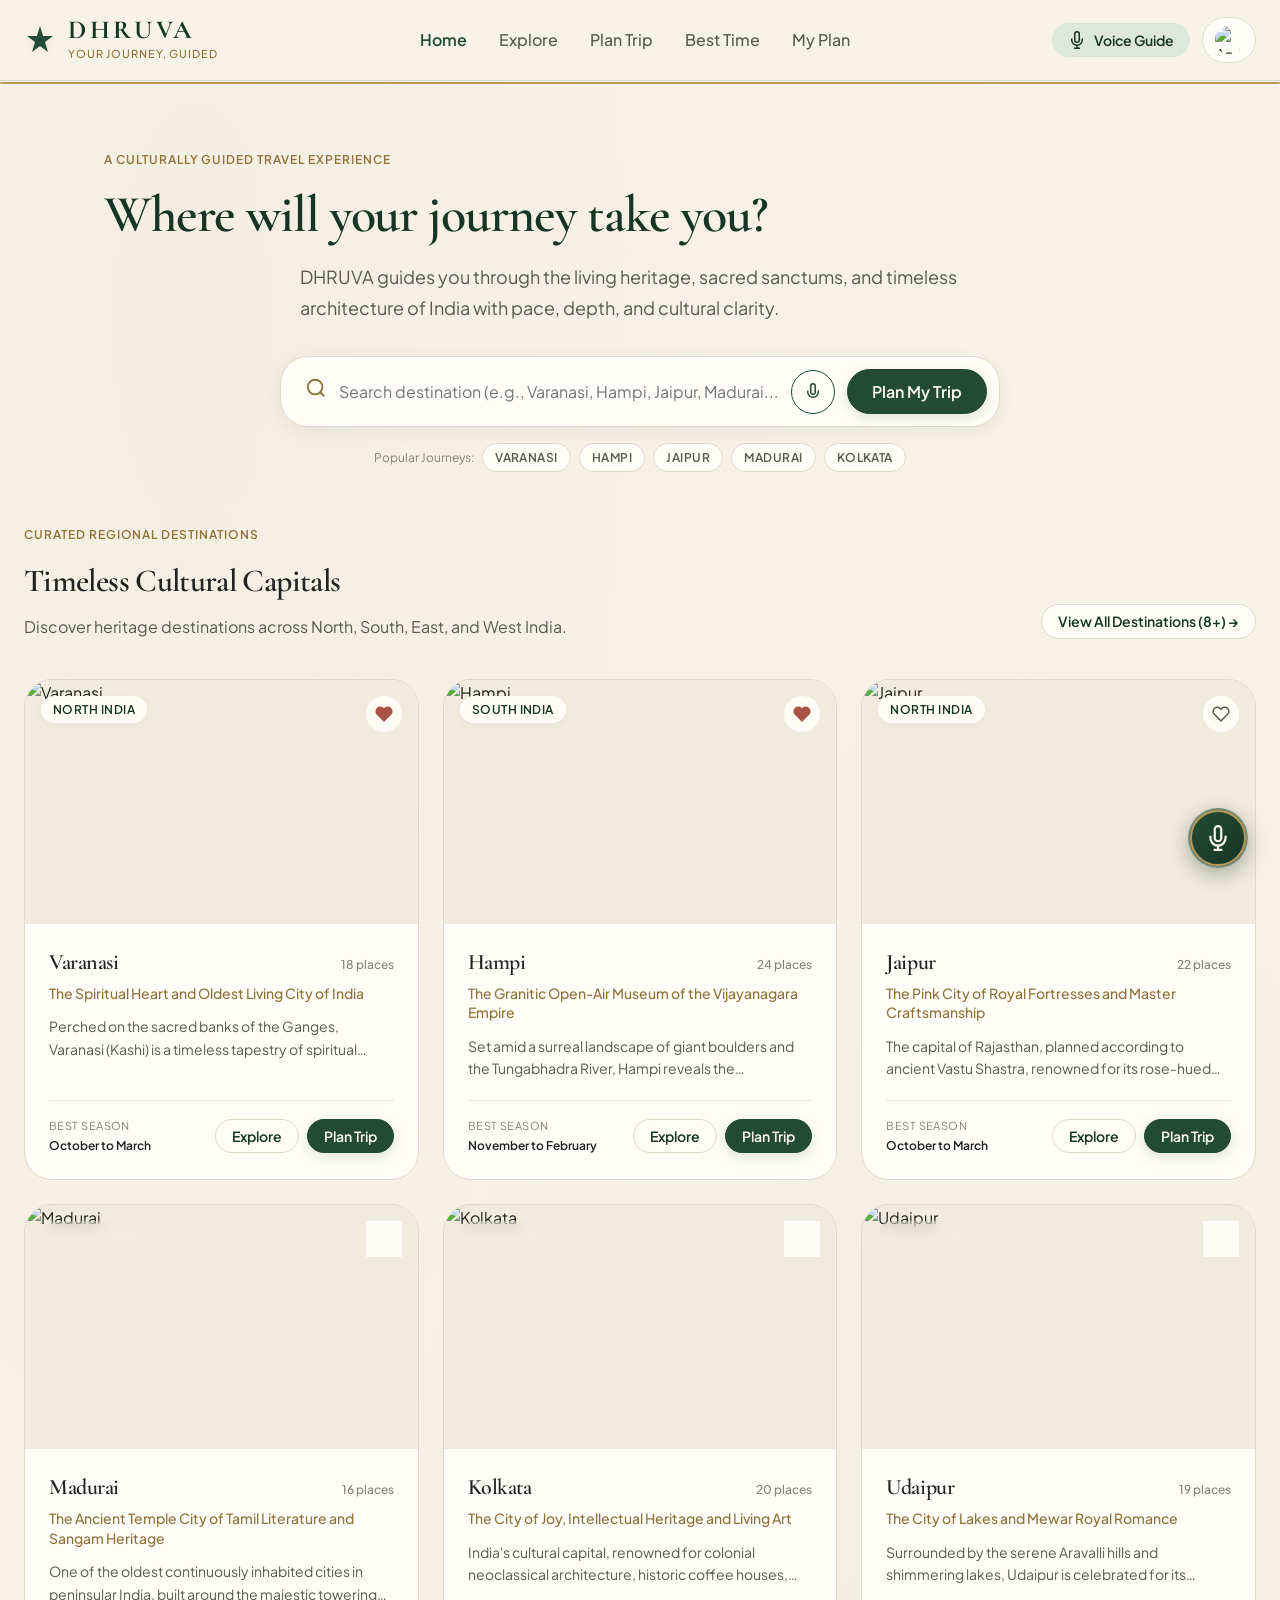
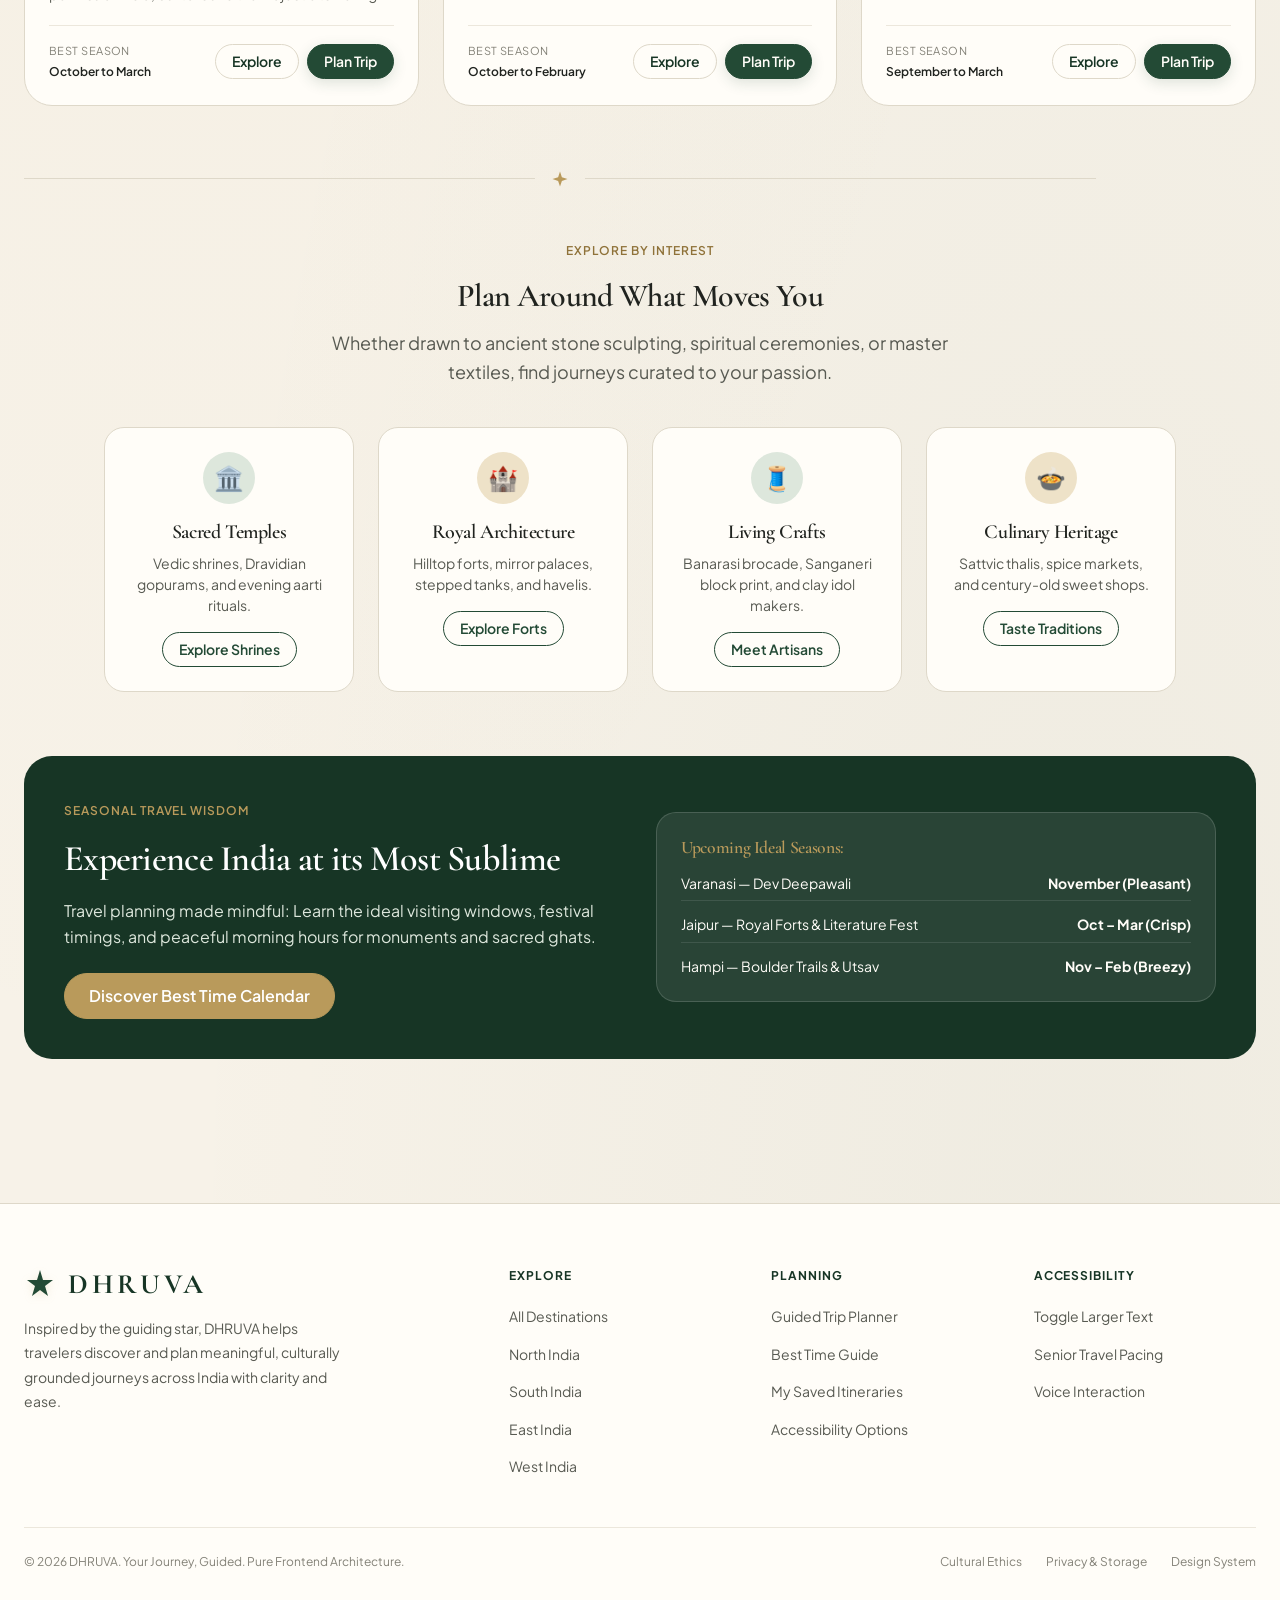
==== index.html @ ad1201e6 "first commit" ====
<!DOCTYPE html>
<html lang="en">
<head>
  <meta charset="UTF-8">
  <meta name="viewport" content="width=device-width, initial-scale=1.0">
  <title>DHRUVA — Your Journey, Guided | Cultural Travel Planning</title>
  <meta name="description" content="DHRUVA is a culturally focused travel-planning web application guiding travelers through the heritage, architecture, and spiritual traditions of India.">
  
  <!-- CSS Stylesheets -->
  <link rel="stylesheet" href="css/variables.css">
  <link rel="stylesheet" href="css/style.css">
  <link rel="stylesheet" href="css/components.css">
  <link rel="stylesheet" href="css/responsive.css">
</head>
<body>
  <a href="#main-content" class="skip-link">Skip to main content</a>

  <!-- Global Header Navigation -->
  <header class="site-header" role="banner">
    <div class="container-wide nav-wrapper">
      <a href="index.html" class="brand-logo" aria-label="DHRUVA Home">
        <svg class="brand-star-icon" viewBox="0 0 32 32">
          <!-- Dhruva 8-point guiding star -->
          <path d="M16 2 L19 12 L29 12 L21 18 L24 28 L16 22 L8 28 L11 18 L3 12 L13 12 Z" />
        </svg>
        <div class="brand-text">
          <span class="brand-name">DHRUVA</span>
          <span class="brand-tagline">Your Journey, Guided</span>
        </div>
      </a>

      <nav class="nav-links" aria-label="Primary Navigation">
        <a href="index.html" class="nav-link active">Home</a>
        <a href="pages/explore.html" class="nav-link">Explore</a>
        <a href="pages/trip.html" class="nav-link">Plan Trip</a>
        <a href="pages/explore.html?section=best-time" class="nav-link">Best Time</a>
        <a href="pages/profile.html" class="nav-link">My Plan</a>
      </nav>

      <div class="nav-actions">
        <button class="nav-voice-btn" data-action="open-voice" aria-label="Activate Voice Assistant">
          <svg width="18" height="18" viewBox="0 0 24 24" fill="none" stroke="currentColor" stroke-width="2">
            <path d="M12 1a3 3 0 0 0-3 3v8a3 3 0 0 0 6 0V4a3 3 0 0 0-3-3z"></path>
            <path d="M19 10v2a7 7 0 0 1-14 0v-2"></path>
            <line x1="12" y1="19" x2="12" y2="23"></line>
            <line x1="8" y1="23" x2="16" y2="23"></line>
          </svg>
          <span>Voice Guide</span>
        </button>

        <a href="pages/profile.html" class="nav-profile-btn" aria-label="Traveler Profile">
          <img src="https://images.unsplash.com/photo-1507003211169-0a1dd7228f2d?auto=format&fit=crop&w=120&q=80" alt="Arvind Raghavan" class="nav-avatar">
          <span style="font-size: var(--font-size-sm); font-weight: 500; display: none; @media(min-width: 900px){ display: inline; }">Arvind</span>
        </a>

        <button class="menu-toggle-btn" aria-label="Toggle navigation menu" aria-expanded="false">
          <svg width="24" height="24" viewBox="0 0 24 24" fill="none" stroke="currentColor" stroke-width="2">
            <line x1="3" y1="12" x2="21" y2="12"></line>
            <line x1="3" y1="6" x2="21" y2="6"></line>
            <line x1="3" y1="18" x2="21" y2="18"></line>
          </svg>
        </button>
      </div>
    </div>
  </header>

  <main id="main-content">
    <!-- Hero Section -->
    <section class="hero-section" style="padding: var(--space-16) 0 var(--space-12); position: relative;">
      <div class="container text-center">
        <span class="eyebrow">A CULTURALLY GUIDED TRAVEL EXPERIENCE</span>
        <h1 class="display-title font-serif" style="margin-top: var(--space-2); margin-bottom: var(--space-4); color: var(--color-primary-dark);">
          Where will your journey take you?
        </h1>
        <p class="lead-text" style="max-width: 680px; margin: 0 auto var(--space-8);">
          DHRUVA guides you through the living heritage, sacred sanctums, and timeless architecture of India with pace, depth, and cultural clarity.
        </p>

        <!-- Conversational Search Bar -->
        <div class="hero-search-wrapper" style="max-width: 720px; margin: 0 auto; background: var(--color-surface); border: 1px solid var(--color-border); border-radius: var(--radius-xl); padding: var(--space-3); display: flex; align-items: center; gap: var(--space-3); box-shadow: var(--shadow-card);">
          <div style="padding-left: var(--space-3); color: var(--color-accent-dark);">
            <svg width="22" height="22" viewBox="0 0 24 24" fill="none" stroke="currentColor" stroke-width="2">
              <circle cx="11" cy="11" r="8"></circle>
              <line x1="21" y1="21" x2="16.65" y2="16.65"></line>
            </svg>
          </div>
          <input type="text" id="hero-dest-search" placeholder="Search destination (e.g., Varanasi, Hampi, Jaipur, Madurai...)" 
                 style="flex: 1; border: none; background: transparent; font-size: var(--font-size-base); outline: none; color: var(--color-text);">
          
          <button type="button" class="btn btn-outline btn-sm btn-icon-only" data-action="open-voice" title="Ask with Voice" aria-label="Ask with Voice">
            <svg width="18" height="18" viewBox="0 0 24 24" fill="none" stroke="currentColor" stroke-width="2">
              <path d="M12 1a3 3 0 0 0-3 3v8a3 3 0 0 0 6 0V4a3 3 0 0 0-3-3z"></path>
              <path d="M19 10v2a7 7 0 0 1-14 0v-2"></path>
            </svg>
          </button>
          
          <a href="pages/trip.html" class="btn btn-primary hero-search-btn">
            Plan My Trip
          </a>
        </div>

        <!-- Quick Destination Tags -->
        <div style="margin-top: var(--space-4); display: flex; align-items: center; justify-content: center; gap: var(--space-2); flex-wrap: wrap;">
          <span style="font-size: var(--font-size-xs); color: var(--color-text-muted);">Popular Journeys:</span>
          <a href="pages/trip.html?dest=varanasi" class="badge badge-outline">Varanasi</a>
          <a href="pages/trip.html?dest=hampi" class="badge badge-outline">Hampi</a>
          <a href="pages/trip.html?dest=jaipur" class="badge badge-outline">Jaipur</a>
          <a href="pages/trip.html?dest=madurai" class="badge badge-outline">Madurai</a>
          <a href="pages/trip.html?dest=kolkata" class="badge badge-outline">Kolkata</a>
        </div>
      </div>
    </section>

    <!-- Active Trip Resume Card (if present) -->
    <section id="active-trip-resume-section" class="container" style="margin-bottom: var(--space-12); display: none;">
      <div style="background: linear-gradient(135deg, var(--color-surface) 0%, var(--color-surface-soft) 100%); border: 1px solid var(--color-border); border-left: 5px solid var(--color-primary); border-radius: var(--radius-lg); padding: var(--space-6); display: flex; align-items: center; justify-content: space-between; flex-wrap: wrap; gap: var(--space-4);">
        <div>
          <span class="badge badge-primary">Current Trip in Planning</span>
          <h3 id="active-trip-title" class="font-serif" style="margin-top: var(--space-2); font-size: 1.35rem;">Sacred Kashi: Spiritual Immersion</h3>
          <p id="active-trip-dates" class="text-secondary" style="font-size: var(--font-size-sm); margin-top: 2px;">3 Days Itinerary • Personalized for you</p>
        </div>
        <a id="active-trip-link" href="pages/itinerary.html" class="btn btn-primary btn-sm">
          Resume Itinerary →
        </a>
      </div>
    </section>

    <!-- Featured Cultural Destinations -->
    <section class="container-wide" style="margin-bottom: var(--space-16);">
      <div class="section-header" style="display: flex; align-items: flex-end; justify-content: space-between; flex-wrap: wrap; gap: var(--space-4);">
        <div>
          <span class="eyebrow">CURATED REGIONAL DESTINATIONS</span>
          <h2 class="section-title font-serif">Timeless Cultural Capitals</h2>
          <p class="text-secondary">Discover heritage destinations across North, South, East, and West India.</p>
        </div>
        <a href="pages/explore.html" class="btn btn-secondary btn-sm">
          View All Destinations (8+) →
        </a>
      </div>

      <!-- Destination Cards Grid -->
      <div id="home-destinations-grid" class="grid-3">
        <!-- Rendered dynamically by JS -->
        <div style="text-align: center; padding: var(--space-10); grid-column: 1 / -1;" class="text-muted">
          Loading cultural destinations...
        </div>
      </div>
    </section>

    <!-- Cultural Divider -->
    <div class="container cultural-divider">
      <svg class="cultural-divider-star" viewBox="0 0 24 24" fill="currentColor">
        <path d="M12 2L14.5 9.5L22 12L14.5 14.5L12 22L9.5 14.5L2 12L9.5 9.5Z"/>
      </svg>
    </div>

    <!-- Cultural Pathways / Interest Categories -->
    <section class="container" style="margin-bottom: var(--space-16);">
      <div class="section-header text-center">
        <span class="eyebrow">EXPLORE BY INTEREST</span>
        <h2 class="section-title font-serif">Plan Around What Moves You</h2>
        <p class="section-subtitle">Whether drawn to ancient stone sculpting, spiritual ceremonies, or master textiles, find journeys curated to your passion.</p>
      </div>

      <div class="grid-4">
        <div style="background: var(--color-surface); border: 1px solid var(--color-border); border-radius: var(--radius-lg); padding: var(--space-6); text-align: center; transition: transform var(--transition-fast);" onmouseover="this.style.transform='translateY(-3px)'" onmouseout="this.style.transform='none'">
          <div style="width: 52px; height: 52px; background: var(--color-primary-soft); color: var(--color-primary); border-radius: var(--radius-circle); display: flex; align-items: center; justify-content: center; margin: 0 auto var(--space-4); font-size: 1.5rem;">
            🏛️
          </div>
          <h3 class="font-serif" style="font-size: 1.25rem; margin-bottom: var(--space-2);">Sacred Temples</h3>
          <p style="font-size: var(--font-size-sm); color: var(--color-text-secondary); line-height: 1.5;">Vedic shrines, Dravidian gopurams, and evening aarti rituals.</p>
          <a href="pages/explore.html?category=Spiritual" class="btn btn-outline btn-sm" style="margin-top: var(--space-4);">Explore Shrines</a>
        </div>

        <div style="background: var(--color-surface); border: 1px solid var(--color-border); border-radius: var(--radius-lg); padding: var(--space-6); text-align: center; transition: transform var(--transition-fast);" onmouseover="this.style.transform='translateY(-3px)'" onmouseout="this.style.transform='none'">
          <div style="width: 52px; height: 52px; background: var(--color-accent-soft); color: var(--color-accent-dark); border-radius: var(--radius-circle); display: flex; align-items: center; justify-content: center; margin: 0 auto var(--space-4); font-size: 1.5rem;">
            🏰
          </div>
          <h3 class="font-serif" style="font-size: 1.25rem; margin-bottom: var(--space-2);">Royal Architecture</h3>
          <p style="font-size: var(--font-size-sm); color: var(--color-text-secondary); line-height: 1.5;">Hilltop forts, mirror palaces, stepped tanks, and havelis.</p>
          <a href="pages/explore.html?category=Architecture" class="btn btn-outline btn-sm" style="margin-top: var(--space-4);">Explore Forts</a>
        </div>

        <div style="background: var(--color-surface); border: 1px solid var(--color-border); border-radius: var(--radius-lg); padding: var(--space-6); text-align: center; transition: transform var(--transition-fast);" onmouseover="this.style.transform='translateY(-3px)'" onmouseout="this.style.transform='none'">
          <div style="width: 52px; height: 52px; background: var(--color-primary-soft); color: var(--color-primary); border-radius: var(--radius-circle); display: flex; align-items: center; justify-content: center; margin: 0 auto var(--space-4); font-size: 1.5rem;">
            🧵
          </div>
          <h3 class="font-serif" style="font-size: 1.25rem; margin-bottom: var(--space-2);">Living Crafts</h3>
          <p style="font-size: var(--font-size-sm); color: var(--color-text-secondary); line-height: 1.5;">Banarasi brocade, Sanganeri block print, and clay idol makers.</p>
          <a href="pages/explore.html?category=Local Culture" class="btn btn-outline btn-sm" style="margin-top: var(--space-4);">Meet Artisans</a>
        </div>

        <div style="background: var(--color-surface); border: 1px solid var(--color-border); border-radius: var(--radius-lg); padding: var(--space-6); text-align: center; transition: transform var(--transition-fast);" onmouseover="this.style.transform='translateY(-3px)'" onmouseout="this.style.transform='none'">
          <div style="width: 52px; height: 52px; background: var(--color-accent-soft); color: var(--color-accent-dark); border-radius: var(--radius-circle); display: flex; align-items: center; justify-content: center; margin: 0 auto var(--space-4); font-size: 1.5rem;">
            🍲
          </div>
          <h3 class="font-serif" style="font-size: 1.25rem; margin-bottom: var(--space-2);">Culinary Heritage</h3>
          <p style="font-size: var(--font-size-sm); color: var(--color-text-secondary); line-height: 1.5;">Sattvic thalis, spice markets, and century-old sweet shops.</p>
          <a href="pages/explore.html?category=Food" class="btn btn-outline btn-sm" style="margin-top: var(--space-4);">Taste Traditions</a>
        </div>
      </div>
    </section>

    <!-- Best Time Guidance Banner -->
    <section class="container-wide" style="margin-bottom: var(--space-16);">
      <div style="background-color: var(--color-primary-dark); color: var(--color-text-inverse); border-radius: var(--radius-xl); padding: var(--space-10); display: grid; grid-template-columns: 1fr 1fr; gap: var(--space-8); align-items: center; position: relative; overflow: hidden;">
        <div style="position: relative; z-index: 2;">
          <span class="eyebrow" style="color: var(--color-accent);">SEASONAL TRAVEL WISDOM</span>
          <h2 class="font-serif" style="font-size: 2.25rem; color: #FFFFFF; margin-top: var(--space-2); margin-bottom: var(--space-4);">
            Experience India at its Most Sublime
          </h2>
          <p style="color: #DDE7DC; line-height: 1.6; margin-bottom: var(--space-6);">
            Travel planning made mindful: Learn the ideal visiting windows, festival timings, and peaceful morning hours for monuments and sacred ghats.
          </p>
          <a href="pages/explore.html?section=best-time" class="btn btn-accent">
            Discover Best Time Calendar
          </a>
        </div>
        <div style="background: rgba(255, 255, 255, 0.08); border-radius: var(--radius-lg); padding: var(--space-6); border: 1px solid rgba(255, 255, 255, 0.15);">
          <h4 style="color: var(--color-accent); margin-bottom: var(--space-3); font-size: 1.1rem;">Upcoming Ideal Seasons:</h4>
          <ul style="display: flex; flex-direction: column; gap: var(--space-3); font-size: var(--font-size-sm);">
            <li style="display: flex; justify-content: space-between; border-bottom: 1px solid rgba(255,255,255,0.1); padding-bottom: 6px;">
              <span>Varanasi — Dev Deepawali</span>
              <strong>November (Pleasant)</strong>
            </li>
            <li style="display: flex; justify-content: space-between; border-bottom: 1px solid rgba(255,255,255,0.1); padding-bottom: 6px;">
              <span>Jaipur — Royal Forts & Literature Fest</span>
              <strong>Oct – Mar (Crisp)</strong>
            </li>
            <li style="display: flex; justify-content: space-between;">
              <span>Hampi — Boulder Trails & Utsav</span>
              <strong>Nov – Feb (Breezy)</strong>
            </li>
          </ul>
        </div>
      </div>
    </section>
  </main>

  <!-- Global Footer -->
  <footer class="site-footer" role="contentinfo">
    <div class="container-wide">
      <div class="footer-top">
        <div class="footer-brand">
          <div class="brand-logo">
            <svg class="brand-star-icon" viewBox="0 0 32 32">
              <path d="M16 2 L19 12 L29 12 L21 18 L24 28 L16 22 L8 28 L11 18 L3 12 L13 12 Z" />
            </svg>
            <span class="brand-name">DHRUVA</span>
          </div>
          <p class="footer-mission">
            Inspired by the guiding star, DHRUVA helps travelers discover and plan meaningful, culturally grounded journeys across India with clarity and ease.
          </p>
        </div>

        <div class="footer-column">
          <h4>Explore</h4>
          <ul>
            <li><a href="pages/explore.html">All Destinations</a></li>
            <li><a href="pages/explore.html?region=North+India">North India</a></li>
            <li><a href="pages/explore.html?region=South+India">South India</a></li>
            <li><a href="pages/explore.html?region=East+India">East India</a></li>
            <li><a href="pages/explore.html?region=West+India">West India</a></li>
          </ul>
        </div>

        <div class="footer-column">
          <h4>Planning</h4>
          <ul>
            <li><a href="pages/trip.html">Guided Trip Planner</a></li>
            <li><a href="pages/explore.html?section=best-time">Best Time Guide</a></li>
            <li><a href="pages/profile.html">My Saved Itineraries</a></li>
            <li><a href="pages/profile.html">Accessibility Options</a></li>
          </ul>
        </div>

        <div class="footer-column">
          <h4>Accessibility</h4>
          <ul>
            <li><button data-action="toggle-font-scale" style="font-size: var(--font-size-sm); color: var(--color-text-secondary); text-align: left;">Toggle Larger Text</button></li>
            <li><a href="pages/profile.html#preferences">Senior Travel Pacing</a></li>
            <li><a href="pages/profile.html#preferences">Voice Interaction</a></li>
          </ul>
        </div>
      </div>

      <div class="footer-bottom">
        <p>© 2026 DHRUVA. Your Journey, Guided. Pure Frontend Architecture.</p>
        <div class="footer-legal-links">
          <a href="#">Cultural Ethics</a>
          <a href="#">Privacy & Storage</a>
          <a href="#">Design System</a>
        </div>
      </div>
    </div>
  </footer>

  <!-- Floating Voice Assistant Trigger -->
  <button class="floating-voice-btn" data-action="open-voice" aria-label="Open Voice Assistant">
    <div class="voice-pulse-ring"></div>
    <svg width="26" height="26" viewBox="0 0 24 24" fill="none" stroke="currentColor" stroke-width="2">
      <path d="M12 1a3 3 0 0 0-3 3v8a3 3 0 0 0 6 0V4a3 3 0 0 0-3-3z"></path>
      <path d="M19 10v2a7 7 0 0 1-14 0v-2"></path>
      <line x1="12" y1="19" x2="12" y2="23"></line>
      <line x1="8" y1="23" x2="16" y2="23"></line>
    </svg>
  </button>

  <!-- Voice Assistant Simulation Modal -->
  <div id="voice-assistant-modal" class="modal-overlay" role="dialog" aria-modal="true" aria-labelledby="voice-modal-title">
    <div class="modal-dialog" style="max-width: 500px; text-align: center;">
      <div class="modal-header" style="justify-content: center; border-bottom: none; padding-bottom: 0;">
        <h3 id="voice-modal-title" class="font-serif" style="font-size: 1.5rem; color: var(--color-primary-dark);">
          DHRUVA Voice Guide
        </h3>
        <button class="modal-close-btn" style="position: absolute; right: var(--space-4); top: var(--space-4);" aria-label="Close">
          <svg width="20" height="20" viewBox="0 0 24 24" fill="none" stroke="currentColor" stroke-width="2"><line x1="18" y1="6" x2="6" y2="18"></line><line x1="6" y1="6" x2="18" y2="18"></line></svg>
        </button>
      </div>
      <div class="modal-body">
        <p class="voice-status-text lead-text" style="font-size: var(--font-size-sm); color: var(--color-text-secondary);">
          Listening... Speak your travel destination or cultural interest
        </p>
        
        <!-- Animated Voice Waveform Simulation -->
        <div class="voice-waveform">
          <div class="waveform-bar"></div>
          <div class="waveform-bar"></div>
          <div class="waveform-bar"></div>
          <div class="waveform-bar"></div>
          <div class="waveform-bar"></div>
        </div>

        <p style="font-size: var(--font-size-xs); color: var(--color-text-muted); margin-bottom: var(--space-4);">
          Or tap a sample query:
        </p>

        <div style="display: flex; flex-direction: column; gap: var(--space-2);">
          <button class="voice-prompt-chip btn btn-secondary btn-sm" data-prompt-text="Plan a 3-day spiritual trip to Varanasi">
            "Plan a 3-day spiritual trip to Varanasi"
          </button>
          <button class="voice-prompt-chip btn btn-secondary btn-sm" data-prompt-text="Explore UNESCO heritage ruins of Hampi">
            "Explore UNESCO heritage ruins of Hampi"
          </button>
          <button class="voice-prompt-chip btn btn-secondary btn-sm" data-prompt-text="Discover royal forts and markets of Jaipur">
            "Discover royal forts and markets of Jaipur"
          </button>
        </div>
      </div>
      <div class="modal-footer" style="justify-content: center;">
        <span style="font-size: var(--font-size-xs); color: var(--color-text-muted);">
          Microphone interaction ready for future backend voice halo integration.
        </span>
      </div>
    </div>
  </div>

  <!-- Scripts -->
  <script src="js/app.js"></script>
  <script src="js/components.js"></script>
  <script src="js/navigation.js"></script>
  <script>
    // Home Page Initializer
    document.addEventListener('DOMContentLoaded', async () => {
      const destinations = await DhruvaApp.fetchMockData('destinations.json');
      const grid = document.getElementById('home-destinations-grid');
      const state = DhruvaApp.getState();

      if (grid && destinations.length > 0) {
        // Display top 6 featured destinations
        grid.innerHTML = destinations.slice(0, 6).map(dest => {
          const isSaved = state.user.savedDestinations?.includes(dest.id);
          return DhruvaComponents.renderDestinationCard(dest, isSaved, true);
        }).join('');
      }

      // Check for active plan resume
      if (state.currentPlan) {
        const resumeSection = document.getElementById('active-trip-resume-section');
        const tripTitle = document.getElementById('active-trip-title');
        const tripDates = document.getElementById('active-trip-dates');
        const tripLink = document.getElementById('active-trip-link');

        if (resumeSection && tripTitle) {
          resumeSection.style.display = 'block';
          tripTitle.textContent = state.currentPlan.title;
          tripDates.textContent = `${state.currentPlan.durationDays} Days in ${state.currentPlan.destinationName} • Pacing: ${state.currentPlan.pace}`;
          tripLink.href = `pages/itinerary.html?planId=${state.currentPlan.id}&dest=${state.currentPlan.destinationId}`;
        }
      }

      // Hero Search input redirect
      const searchInput = document.getElementById('hero-dest-search');
      if (searchInput) {
        searchInput.addEventListener('keydown', (e) => {
          if (e.key === 'Enter') {
            const query = searchInput.value.trim().toLowerCase();
            window.location.href = `pages/explore.html?q=${encodeURIComponent(query)}`;
          }
        });
      }
    });
  </script>
</body>
</html>
---- css/variables.css ----
/* ==========================================================================
   DHRUVA Design System - Design Tokens & Global Variables
   ========================================================================== */

@import url('https://fonts.googleapis.com/css2?family=Cormorant+Garamond:ital,wght@0,400;0,500;0,600;0,700;1,400&family=Plus+Jakarta+Sans:wght@300;400;500;600;700&display=swap');

:root {
  /* --- Brand & Color Tokens --- */
  --color-bg: #F7F2E8;
  --color-surface: #FFFDF8;
  --color-surface-soft: #F1EBDD;
  --color-surface-elevated: #FFFFFF;

  --color-primary: #234A35;
  --color-primary-dark: #173525;
  --color-primary-soft: #DDE7DC;
  --color-primary-muted: #4B6F5B;
  --color-primary-glow: rgba(35, 74, 53, 0.15);

  --color-text: #20231F;
  --color-text-secondary: #585A52;
  --color-text-muted: #848278;
  --color-text-inverse: #FFFDF8;

  --color-border: #DED8C9;
  --color-border-light: #ECE7DC;
  --color-border-focus: #234A35;

  --color-accent: #B99A5B;
  --color-accent-soft: #EEE2C8;
  --color-accent-dark: #8F7239;
  --color-accent-glow: rgba(185, 154, 91, 0.2);

  --color-success: #47714D;
  --color-warning: #A97B32;
  --color-error: #A95245;
  --color-info: #3D6B82;

  /* --- Typography Tokens --- */
  --font-serif: 'Cormorant Garamond', Georgia, 'Times New Roman', serif;
  --font-sans: 'Plus Jakarta Sans', -apple-system, BlinkMacSystemFont, 'Segoe UI', Roboto, Helvetica, Arial, sans-serif;

  --font-size-xs: 0.75rem;    /* 12px */
  --font-size-sm: 0.875rem;   /* 14px */
  --font-size-base: 1rem;     /* 16px */
  --font-size-md: 1.125rem;   /* 18px */
  --font-size-lg: 1.25rem;    /* 20px */
  --font-size-xl: 1.5rem;     /* 24px */
  --font-size-2xl: 2rem;      /* 32px */
  --font-size-3xl: 2.5rem;    /* 40px */
  --font-size-display: 3.25rem; /* 52px */

  --font-weight-light: 300;
  --font-weight-regular: 400;
  --font-weight-medium: 500;
  --font-weight-semibold: 600;
  --font-weight-bold: 700;

  --line-height-tight: 1.15;
  --line-height-heading: 1.28;
  --line-height-body: 1.6;
  --line-height-loose: 1.75;

  --letter-spacing-tight: -0.02em;
  --letter-spacing-normal: 0;
  --letter-spacing-wide: 0.04em;
  --letter-spacing-widest: 0.08em;

  /* --- Spacing System --- */
  --space-1: 4px;
  --space-2: 8px;
  --space-3: 12px;
  --space-4: 16px;
  --space-5: 20px;
  --space-6: 24px;
  --space-8: 32px;
  --space-10: 40px;
  --space-12: 48px;
  --space-16: 64px;
  --space-20: 80px;
  --space-24: 96px;

  /* --- Radii Tokens --- */
  --radius-sm: 8px;
  --radius-md: 14px;
  --radius-lg: 20px;
  --radius-xl: 28px;
  --radius-pill: 999px;
  --radius-circle: 50%;

  /* --- Shadows & Elevation --- */
  --shadow-subtle: 0 2px 8px rgba(32, 35, 31, 0.04);
  --shadow-card: 0 4px 18px rgba(32, 35, 31, 0.06);
  --shadow-hover: 0 10px 28px rgba(35, 74, 53, 0.10);
  --shadow-modal: 0 24px 50px rgba(23, 53, 37, 0.18);
  --shadow-inner: inset 0 2px 4px rgba(0, 0, 0, 0.04);

  /* --- Transitions --- */
  --transition-fast: 150ms cubic-bezier(0.4, 0, 0.2, 1);
  --transition-normal: 250ms cubic-bezier(0.4, 0, 0.2, 1);
  --transition-slow: 350ms cubic-bezier(0.4, 0, 0.2, 1);

  /* --- Layout & Max-Widths --- */
  --container-narrow: 760px;
  --container-normal: 1120px;
  --container-wide: 1280px;
  --header-height: 80px;

  /* --- Z-Index Layering --- */
  --z-base: 1;
  --z-header: 100;
  --z-sticky: 150;
  --z-floating: 200;
  --z-backdrop: 300;
  --z-modal: 400;
  --z-toast: 500;
}

/* Accessibility: User Font Scale Preference Support */
body.text-scale-large {
  --font-size-base: 1.125rem;
  --font-size-md: 1.25rem;
  --font-size-lg: 1.375rem;
  --font-size-xl: 1.75rem;
  --font-size-2xl: 2.25rem;
  --font-size-3xl: 2.75rem;
  --font-size-display: 3.5rem;
}

/* High Contrast Mode */
body.high-contrast {
  --color-bg: #FFFFFF;
  --color-surface: #FFFFFF;
  --color-surface-soft: #F0EDE6;
  --color-text: #0A0D0A;
  --color-text-secondary: #2C2F2B;
  --color-border: #8E897A;
  --color-primary: #122A1E;
}
---- css/style.css ----
/* ==========================================================================
   DHRUVA - Global Layout & Core Stylesheet
   ========================================================================== */

@import './variables.css';

/* --- CSS Reset & Base Setup --- */
*, *::before, *::after {
  box-sizing: border-box;
  margin: 0;
  padding: 0;
}

html {
  font-size: 16px;
  scroll-behavior: smooth;
  -webkit-text-size-adjust: 100%;
}

body {
  font-family: var(--font-sans);
  font-size: var(--font-size-base);
  line-height: var(--line-height-body);
  color: var(--color-text);
  background-color: var(--color-bg);
  background-image: 
    radial-gradient(ellipse at 15% 10%, rgba(185, 154, 91, 0.04) 0%, transparent 60%),
    radial-gradient(ellipse at 85% 90%, rgba(35, 74, 53, 0.04) 0%, transparent 60%);
  min-height: 100vh;
  display: flex;
  flex-direction: column;
  -webkit-font-smoothing: antialiased;
  -moz-osx-font-smoothing: grayscale;
}

img {
  max-width: 100%;
  height: auto;
  display: block;
}

a {
  color: inherit;
  text-decoration: none;
  transition: color var(--transition-fast);
}

button, input, select, textarea {
  font-family: inherit;
  font-size: inherit;
  color: inherit;
}

button {
  cursor: pointer;
  border: none;
  background: none;
}

ul, ol {
  list-style: none;
}

/* --- Accessibility & Focus Styles --- */
:focus-visible {
  outline: 2px solid var(--color-primary);
  outline-offset: 3px;
  border-radius: 4px;
}

.skip-link {
  position: absolute;
  top: -100px;
  left: 20px;
  background: var(--color-primary);
  color: var(--color-text-inverse);
  padding: var(--space-3) var(--space-6);
  z-index: 1000;
  border-radius: var(--radius-sm);
  font-weight: var(--font-weight-medium);
  transition: top var(--transition-fast);
}

.skip-link:focus {
  top: 20px;
}

/* --- Global Layout Containers --- */
.container {
  width: 100%;
  max-width: var(--container-normal);
  margin-left: auto;
  margin-right: auto;
  padding-left: var(--space-6);
  padding-right: var(--space-6);
}

.container-wide {
  width: 100%;
  max-width: var(--container-wide);
  margin-left: auto;
  margin-right: auto;
  padding-left: var(--space-6);
  padding-right: var(--space-6);
}

.container-narrow {
  width: 100%;
  max-width: var(--container-narrow);
  margin-left: auto;
  margin-right: auto;
  padding-left: var(--space-6);
  padding-right: var(--space-6);
}

main {
  flex: 1 0 auto;
}

/* --- Typography System --- */
h1, h2, h3, h4, h5, h6,
.font-serif {
  font-family: var(--font-serif);
  font-weight: var(--font-weight-semibold);
  line-height: var(--line-height-heading);
  color: var(--color-text);
  letter-spacing: var(--letter-spacing-tight);
}

.display-title {
  font-size: var(--font-size-display);
  font-weight: var(--font-weight-semibold);
  line-height: var(--line-height-tight);
  letter-spacing: var(--letter-spacing-tight);
}

h1, .page-title {
  font-size: var(--font-size-3xl);
}

h2, .section-title {
  font-size: var(--font-size-2xl);
}

h3, .card-title {
  font-size: var(--font-size-xl);
}

h4 {
  font-size: var(--font-size-lg);
}

.eyebrow {
  font-family: var(--font-sans);
  font-size: var(--font-size-xs);
  font-weight: var(--font-weight-semibold);
  text-transform: uppercase;
  letter-spacing: var(--letter-spacing-widest);
  color: var(--color-accent-dark);
  display: inline-block;
  margin-bottom: var(--space-2);
}

.lead-text {
  font-size: var(--font-size-md);
  line-height: var(--line-height-loose);
  color: var(--color-text-secondary);
}

.text-muted {
  color: var(--color-text-muted);
}

.text-secondary {
  color: var(--color-text-secondary);
}

/* --- Header & Navigation Bar --- */
.site-header {
  position: sticky;
  top: 0;
  z-index: var(--z-header);
  background-color: rgba(247, 242, 232, 0.92);
  backdrop-filter: blur(12px);
  -webkit-backdrop-filter: blur(12px);
  border-bottom: 1px solid var(--color-border);
  transition: all var(--transition-normal);
}

.site-header.scrolled {
  background-color: rgba(255, 253, 248, 0.96);
  box-shadow: var(--shadow-subtle);
}

.nav-wrapper {
  display: flex;
  align-items: center;
  justify-content: space-between;
  height: var(--header-height);
}

.brand-logo {
  display: flex;
  align-items: center;
  gap: var(--space-3);
  text-decoration: none;
}

.brand-star-icon {
  width: 32px;
  height: 32px;
  color: var(--color-primary);
  fill: currentColor;
  filter: drop-shadow(0 2px 4px var(--color-accent-glow));
}

.brand-text {
  display: flex;
  flex-direction: column;
}

.brand-name {
  font-family: var(--font-serif);
  font-size: 1.625rem;
  font-weight: var(--font-weight-bold);
  letter-spacing: 0.14em;
  color: var(--color-primary-dark);
  line-height: 1;
}

.brand-tagline {
  font-size: 0.6875rem;
  letter-spacing: 0.08em;
  text-transform: uppercase;
  color: var(--color-accent-dark);
  font-weight: var(--font-weight-medium);
  margin-top: 2px;
}

.nav-links {
  display: flex;
  align-items: center;
  gap: var(--space-8);
}

.nav-item {
  position: relative;
}

.nav-link {
  font-size: var(--font-size-base);
  font-weight: var(--font-weight-medium);
  color: var(--color-text-secondary);
  padding: var(--space-2) 0;
  transition: color var(--transition-fast);
}

.nav-link:hover {
  color: var(--color-primary);
}

.nav-link.active {
  color: var(--color-primary);
  font-weight: var(--font-weight-semibold);
}

.nav-link.active::after {
  content: '';
  position: absolute;
  bottom: -4px;
  left: 0;
  right: 0;
  height: 2px;
  background-color: var(--color-accent);
  border-radius: var(--radius-pill);
}

.nav-actions {
  display: flex;
  align-items: center;
  gap: var(--space-3);
}

.nav-voice-btn {
  display: inline-flex;
  align-items: center;
  gap: var(--space-2);
  padding: var(--space-2) var(--space-4);
  background-color: var(--color-primary-soft);
  color: var(--color-primary-dark);
  border-radius: var(--radius-pill);
  font-size: var(--font-size-sm);
  font-weight: var(--font-weight-semibold);
  transition: all var(--transition-fast);
}

.nav-voice-btn:hover {
  background-color: var(--color-primary);
  color: var(--color-text-inverse);
  box-shadow: 0 2px 10px var(--color-primary-glow);
}

.nav-profile-btn {
  display: flex;
  align-items: center;
  gap: var(--space-2);
  padding: var(--space-2) var(--space-3);
  border-radius: var(--radius-pill);
  border: 1px solid var(--color-border);
  background-color: var(--color-surface);
  transition: all var(--transition-fast);
}

.nav-profile-btn:hover {
  border-color: var(--color-primary);
  background-color: var(--color-surface-soft);
}

.nav-avatar {
  width: 28px;
  height: 28px;
  border-radius: var(--radius-circle);
  object-fit: cover;
}

.menu-toggle-btn {
  display: none;
  padding: var(--space-2);
  color: var(--color-primary);
}

/* --- Section Headers --- */
.section-header {
  margin-bottom: var(--space-10);
}

.section-header.text-center {
  text-align: center;
}

.section-header .section-title {
  margin-top: var(--space-2);
  margin-bottom: var(--space-3);
}

.section-header .section-subtitle {
  font-size: var(--font-size-md);
  color: var(--color-text-secondary);
  max-width: 680px;
  margin-left: auto;
  margin-right: auto;
}

/* --- Grid Systems --- */
.grid-2 {
  display: grid;
  grid-template-columns: repeat(2, 1fr);
  gap: var(--space-8);
}

.grid-3 {
  display: grid;
  grid-template-columns: repeat(3, 1fr);
  gap: var(--space-6);
}

.grid-4 {
  display: grid;
  grid-template-columns: repeat(4, 1fr);
  gap: var(--space-6);
}

/* --- Editorial Divider --- */
.cultural-divider {
  display: flex;
  align-items: center;
  justify-content: center;
  gap: var(--space-4);
  margin: var(--space-12) 0;
  color: var(--color-border);
}

.cultural-divider::before,
.cultural-divider::after {
  content: '';
  flex: 1;
  height: 1px;
  background-color: var(--color-border);
}

.cultural-divider-star {
  color: var(--color-accent);
  width: 18px;
  height: 18px;
}

/* --- Footer --- */
.site-footer {
  background-color: var(--color-surface);
  border-top: 1px solid var(--color-border);
  padding-top: var(--space-16);
  padding-bottom: var(--space-10);
  margin-top: var(--space-20);
}

.footer-top {
  display: grid;
  grid-template-columns: 2fr 1fr 1fr 1fr;
  gap: var(--space-10);
  margin-bottom: var(--space-12);
}

.footer-brand .brand-name {
  font-size: 1.75rem;
}

.footer-mission {
  margin-top: var(--space-4);
  color: var(--color-text-secondary);
  font-size: var(--font-size-sm);
  line-height: var(--line-height-loose);
  max-width: 320px;
}

.footer-column h4 {
  font-family: var(--font-sans);
  font-size: var(--font-size-xs);
  font-weight: var(--font-weight-bold);
  text-transform: uppercase;
  letter-spacing: var(--letter-spacing-widest);
  color: var(--color-primary-dark);
  margin-bottom: var(--space-5);
}

.footer-column ul {
  display: flex;
  flex-direction: column;
  gap: var(--space-3);
}

.footer-column a {
  font-size: var(--font-size-sm);
  color: var(--color-text-secondary);
}

.footer-column a:hover {
  color: var(--color-primary);
  text-decoration: underline;
}

.footer-bottom {
  border-top: 1px solid var(--color-border-light);
  padding-top: var(--space-6);
  display: flex;
  align-items: center;
  justify-content: space-between;
  font-size: var(--font-size-xs);
  color: var(--color-text-muted);
}

.footer-legal-links {
  display: flex;
  gap: var(--space-6);
}
---- css/components.css ----
/* ==========================================================================
   DHRUVA - Reusable Component Stylesheet
   ========================================================================== */

@import './variables.css';

/* --- Buttons --- */
.btn {
  display: inline-flex;
  align-items: center;
  justify-content: center;
  gap: var(--space-2);
  padding: var(--space-3) var(--space-6);
  border-radius: var(--radius-pill);
  font-size: var(--font-size-base);
  font-weight: var(--font-weight-semibold);
  line-height: 1.2;
  text-decoration: none;
  border: 1px solid transparent;
  transition: all var(--transition-fast);
  cursor: pointer;
  white-space: nowrap;
}

.btn-primary {
  background-color: var(--color-primary);
  color: var(--color-text-inverse);
  border-color: var(--color-primary);
  box-shadow: 0 4px 14px var(--color-primary-glow);
}

.btn-primary:hover {
  background-color: var(--color-primary-dark);
  border-color: var(--color-primary-dark);
  transform: translateY(-1px);
  box-shadow: 0 6px 20px var(--color-primary-glow);
}

.btn-primary:active {
  transform: translateY(0);
}

.btn-secondary {
  background-color: var(--color-surface);
  color: var(--color-primary-dark);
  border-color: var(--color-border);
}

.btn-secondary:hover {
  background-color: var(--color-surface-soft);
  border-color: var(--color-primary);
  color: var(--color-primary);
}

.btn-accent {
  background-color: var(--color-accent);
  color: #FFFFFF;
  border-color: var(--color-accent);
}

.btn-accent:hover {
  background-color: var(--color-accent-dark);
  border-color: var(--color-accent-dark);
}

.btn-outline {
  background-color: transparent;
  color: var(--color-primary);
  border-color: var(--color-primary);
}

.btn-outline:hover {
  background-color: var(--color-primary-soft);
}

.btn-sm {
  padding: var(--space-2) var(--space-4);
  font-size: var(--font-size-sm);
}

.btn-lg {
  padding: var(--space-4) var(--space-8);
  font-size: var(--font-size-md);
}

.btn-icon-only {
  width: 44px;
  height: 44px;
  padding: 0;
  border-radius: var(--radius-circle);
}

/* --- Badges & Pills --- */
.badge {
  display: inline-flex;
  align-items: center;
  gap: var(--space-1);
  padding: 4px var(--space-3);
  border-radius: var(--radius-pill);
  font-size: var(--font-size-xs);
  font-weight: var(--font-weight-semibold);
  letter-spacing: var(--letter-spacing-wide);
  text-transform: uppercase;
}

.badge-primary {
  background-color: var(--color-primary-soft);
  color: var(--color-primary-dark);
}

.badge-accent {
  background-color: var(--color-accent-soft);
  color: var(--color-accent-dark);
}

.badge-outline {
  border: 1px solid var(--color-border);
  background-color: var(--color-surface);
  color: var(--color-text-secondary);
}

.badge-season {
  background-color: #E8EFF2;
  color: var(--color-info);
}

/* --- Destination Cards --- */
.card-destination {
  background-color: var(--color-surface);
  border: 1px solid var(--color-border);
  border-radius: var(--radius-xl);
  overflow: hidden;
  display: flex;
  flex-direction: column;
  transition: all var(--transition-normal);
  position: relative;
}

.card-destination:hover {
  transform: translateY(-4px);
  box-shadow: var(--shadow-hover);
  border-color: rgba(35, 74, 53, 0.3);
}

.card-destination-image-box {
  position: relative;
  width: 100%;
  padding-top: 62%; /* 16:10 aspect ratio */
  overflow: hidden;
  background-color: var(--color-surface-soft);
}

.card-destination-image {
  position: absolute;
  top: 0;
  left: 0;
  width: 100%;
  height: 100%;
  object-fit: cover;
  transition: transform var(--transition-slow);
}

.card-destination:hover .card-destination-image {
  transform: scale(1.04);
}

.card-destination-region {
  position: absolute;
  top: var(--space-4);
  left: var(--space-4);
  background-color: rgba(255, 253, 248, 0.94);
  backdrop-filter: blur(8px);
  color: var(--color-primary-dark);
  box-shadow: var(--shadow-subtle);
}

.card-destination-save-btn {
  position: absolute;
  top: var(--space-4);
  right: var(--space-4);
  width: 36px;
  height: 36px;
  background-color: rgba(255, 253, 248, 0.94);
  backdrop-filter: blur(8px);
  border-radius: var(--radius-circle);
  display: flex;
  align-items: center;
  justify-content: center;
  color: var(--color-text-secondary);
  transition: all var(--transition-fast);
}

.card-destination-save-btn:hover {
  background-color: var(--color-surface);
  color: var(--color-error);
  transform: scale(1.1);
}

.card-destination-save-btn.saved {
  color: var(--color-error);
}

.card-destination-body {
  padding: var(--space-6);
  display: flex;
  flex-direction: column;
  flex-grow: 1;
}

.card-destination-title-row {
  display: flex;
  align-items: baseline;
  justify-content: space-between;
  margin-bottom: var(--space-2);
}

.card-destination-title {
  font-size: 1.375rem;
  color: var(--color-text);
}

.card-destination-places-count {
  font-size: var(--font-size-xs);
  color: var(--color-text-muted);
  font-weight: var(--font-weight-medium);
}

.card-destination-tagline {
  font-size: var(--font-size-sm);
  color: var(--color-accent-dark);
  font-weight: var(--font-weight-medium);
  margin-bottom: var(--space-3);
  line-height: 1.4;
}

.card-destination-desc {
  font-size: var(--font-size-sm);
  color: var(--color-text-secondary);
  line-height: var(--line-height-body);
  margin-bottom: var(--space-5);
  display: -webkit-box;
  -webkit-line-clamp: 2;
  -webkit-box-orient: vertical;
  overflow: hidden;
}

.card-destination-meta {
  margin-top: auto;
  padding-top: var(--space-4);
  border-top: 1px solid var(--color-border-light);
  display: flex;
  align-items: center;
  justify-content: space-between;
}

.card-destination-best-time {
  display: flex;
  flex-direction: column;
  gap: 2px;
}

.card-destination-meta-label {
  font-size: 0.6875rem;
  text-transform: uppercase;
  letter-spacing: var(--letter-spacing-wide);
  color: var(--color-text-muted);
}

.card-destination-meta-val {
  font-size: var(--font-size-xs);
  font-weight: var(--font-weight-semibold);
  color: var(--color-text);
}

/* --- Cultural Place Cards --- */
.card-place {
  background-color: var(--color-surface);
  border: 1px solid var(--color-border);
  border-radius: var(--radius-lg);
  overflow: hidden;
  display: flex;
  flex-direction: column;
  transition: all var(--transition-normal);
}

.card-place:hover {
  transform: translateY(-3px);
  box-shadow: var(--shadow-card);
  border-color: var(--color-primary-muted);
}

.card-place-image-wrap {
  position: relative;
  width: 100%;
  padding-top: 56%;
  overflow: hidden;
}

.card-place-image {
  position: absolute;
  top: 0;
  left: 0;
  width: 100%;
  height: 100%;
  object-fit: cover;
  transition: transform var(--transition-slow);
}

.card-place:hover .card-place-image {
  transform: scale(1.05);
}

.card-place-category {
  position: absolute;
  top: var(--space-3);
  left: var(--space-3);
  background-color: rgba(255, 253, 248, 0.95);
  backdrop-filter: blur(6px);
  color: var(--color-primary-dark);
}

.card-place-body {
  padding: var(--space-5);
  display: flex;
  flex-direction: column;
  flex-grow: 1;
}

.card-place-title {
  font-size: var(--font-size-lg);
  margin-bottom: var(--space-2);
  color: var(--color-text);
}

.card-place-desc {
  font-size: var(--font-size-sm);
  color: var(--color-text-secondary);
  line-height: var(--line-height-body);
  margin-bottom: var(--space-4);
  display: -webkit-box;
  -webkit-line-clamp: 2;
  -webkit-box-orient: vertical;
  overflow: hidden;
}

.card-place-info-chips {
  display: flex;
  flex-wrap: wrap;
  gap: var(--space-2);
  margin-bottom: var(--space-4);
}

.info-chip {
  display: inline-flex;
  align-items: center;
  gap: 4px;
  font-size: var(--font-size-xs);
  color: var(--color-text-secondary);
  background-color: var(--color-surface-soft);
  padding: 3px var(--space-2);
  border-radius: var(--radius-sm);
}

.card-place-footer {
  margin-top: auto;
  display: flex;
  align-items: center;
  justify-content: space-between;
  padding-top: var(--space-3);
  border-top: 1px solid var(--color-border-light);
}

/* --- Interest Chips & Selector Pills --- */
.chips-container {
  display: flex;
  flex-wrap: wrap;
  gap: var(--space-3);
}

.chip-selectable {
  display: inline-flex;
  align-items: center;
  gap: var(--space-2);
  padding: var(--space-2) var(--space-5);
  border-radius: var(--radius-pill);
  border: 1px solid var(--color-border);
  background-color: var(--color-surface);
  color: var(--color-text);
  font-size: var(--font-size-base);
  font-weight: var(--font-weight-medium);
  cursor: pointer;
  transition: all var(--transition-fast);
  user-select: none;
}

.chip-selectable:hover {
  border-color: var(--color-primary);
  background-color: var(--color-surface-soft);
}

.chip-selectable.active {
  background-color: var(--color-primary);
  color: var(--color-text-inverse);
  border-color: var(--color-primary);
  box-shadow: 0 2px 8px var(--color-primary-glow);
}

.chip-icon {
  font-size: 1.1em;
}

/* --- Form Controls --- */
.form-group {
  display: flex;
  flex-direction: column;
  gap: var(--space-2);
  margin-bottom: var(--space-6);
}

.form-label {
  font-size: var(--font-size-sm);
  font-weight: var(--font-weight-semibold);
  color: var(--color-text);
  display: flex;
  align-items: center;
  justify-content: space-between;
}

.form-helper {
  font-size: var(--font-size-xs);
  color: var(--color-text-muted);
}

.form-input,
.form-select,
.form-textarea {
  width: 100%;
  padding: var(--space-3) var(--space-4);
  border-radius: var(--radius-md);
  border: 1px solid var(--color-border);
  background-color: var(--color-surface);
  color: var(--color-text);
  font-size: var(--font-size-base);
  transition: all var(--transition-fast);
}

.form-input:focus,
.form-select:focus,
.form-textarea:focus {
  outline: none;
  border-color: var(--color-primary);
  box-shadow: 0 0 0 3px var(--color-primary-soft);
}

/* --- Itinerary Timeline Styles --- */
.itinerary-container {
  display: flex;
  flex-direction: column;
  gap: var(--space-10);
}

.itinerary-day-card {
  background-color: var(--color-surface);
  border: 1px solid var(--color-border);
  border-radius: var(--radius-xl);
  padding: var(--space-8);
  box-shadow: var(--shadow-subtle);
}

.itinerary-day-header {
  display: flex;
  align-items: center;
  justify-content: space-between;
  padding-bottom: var(--space-6);
  border-bottom: 1px solid var(--color-border-light);
  margin-bottom: var(--space-8);
}

.itinerary-day-badge {
  font-family: var(--font-serif);
  font-size: 1.75rem;
  font-weight: var(--font-weight-bold);
  color: var(--color-primary);
}

.itinerary-day-theme {
  font-size: var(--font-size-lg);
  font-weight: var(--font-weight-semibold);
  color: var(--color-text);
  margin-top: 2px;
}

.timeline-flow {
  position: relative;
  padding-left: var(--space-8);
}

.timeline-flow::before {
  content: '';
  position: absolute;
  top: 10px;
  bottom: 10px;
  left: 11px;
  width: 2px;
  background-color: var(--color-border);
}

.timeline-item {
  position: relative;
  margin-bottom: var(--space-8);
}

.timeline-item:last-child {
  margin-bottom: 0;
}

.timeline-node {
  position: absolute;
  top: 4px;
  left: calc(-1 * var(--space-8) + 3px);
  width: 18px;
  height: 18px;
  border-radius: var(--radius-circle);
  background-color: var(--color-surface);
  border: 3px solid var(--color-primary);
  z-index: 2;
}

.timeline-period-badge {
  display: inline-block;
  font-size: var(--font-size-xs);
  font-weight: var(--font-weight-bold);
  text-transform: uppercase;
  letter-spacing: var(--letter-spacing-wide);
  color: var(--color-accent-dark);
  margin-bottom: 4px;
}

.timeline-time {
  font-size: var(--font-size-sm);
  color: var(--color-text-muted);
  font-weight: var(--font-weight-medium);
  margin-bottom: var(--space-2);
}

.timeline-card {
  background-color: var(--color-surface-soft);
  border: 1px solid var(--color-border-light);
  border-radius: var(--radius-md);
  padding: var(--space-5);
  margin-top: var(--space-2);
}

.timeline-card-title {
  font-size: var(--font-size-md);
  font-weight: var(--font-weight-semibold);
  color: var(--color-primary-dark);
  margin-bottom: var(--space-2);
}

.timeline-card-activity {
  font-size: var(--font-size-sm);
  color: var(--color-text-secondary);
  line-height: var(--line-height-body);
  margin-bottom: var(--space-4);
}

.cultural-note-box {
  background-color: var(--color-surface);
  border-left: 3px solid var(--color-accent);
  padding: var(--space-3) var(--space-4);
  border-radius: 0 var(--radius-sm) var(--radius-sm) 0;
  font-size: var(--font-size-xs);
  color: var(--color-text-secondary);
  line-height: 1.5;
  margin-bottom: var(--space-3);
}

.cultural-note-box strong {
  color: var(--color-accent-dark);
}

.timeline-transition-pill {
  display: inline-flex;
  align-items: center;
  gap: var(--space-2);
  padding: var(--space-2) var(--space-3);
  background-color: rgba(222, 216, 201, 0.4);
  border-radius: var(--radius-sm);
  font-size: var(--font-size-xs);
  color: var(--color-text-muted);
  margin-top: var(--space-3);
}

/* --- Modals & Overlays --- */
.modal-overlay {
  position: fixed;
  top: 0;
  left: 0;
  width: 100vw;
  height: 100vh;
  background-color: rgba(23, 53, 37, 0.45);
  backdrop-filter: blur(4px);
  z-index: var(--z-backdrop);
  display: flex;
  align-items: center;
  justify-content: center;
  padding: var(--space-6);
  opacity: 0;
  visibility: hidden;
  transition: all var(--transition-normal);
}

.modal-overlay.active {
  opacity: 1;
  visibility: visible;
}

.modal-dialog {
  background-color: var(--color-surface);
  border-radius: var(--radius-xl);
  border: 1px solid var(--color-border);
  box-shadow: var(--shadow-modal);
  width: 100%;
  max-width: 640px;
  max-height: 90vh;
  overflow-y: auto;
  position: relative;
  transform: translateY(20px) scale(0.98);
  transition: all var(--transition-normal);
}

.modal-overlay.active .modal-dialog {
  transform: translateY(0) scale(1);
}

.modal-header {
  padding: var(--space-6);
  border-bottom: 1px solid var(--color-border-light);
  display: flex;
  align-items: center;
  justify-content: space-between;
}

.modal-close-btn {
  width: 36px;
  height: 36px;
  border-radius: var(--radius-circle);
  display: flex;
  align-items: center;
  justify-content: center;
  color: var(--color-text-muted);
  transition: all var(--transition-fast);
}

.modal-close-btn:hover {
  background-color: var(--color-surface-soft);
  color: var(--color-text);
}

.modal-body {
  padding: var(--space-6);
}

.modal-footer {
  padding: var(--space-4) var(--space-6);
  border-top: 1px solid var(--color-border-light);
  display: flex;
  align-items: center;
  justify-content: flex-end;
  gap: var(--space-3);
  background-color: var(--color-surface-soft);
  border-radius: 0 0 var(--radius-xl) var(--radius-xl);
}

/* --- Voice Assistant Floating Button & Simulation Modal --- */
.floating-voice-btn {
  position: fixed;
  bottom: var(--space-8);
  right: var(--space-8);
  z-index: var(--z-floating);
  width: 60px;
  height: 60px;
  border-radius: var(--radius-circle);
  background: linear-gradient(135deg, var(--color-primary) 0%, var(--color-primary-dark) 100%);
  color: var(--color-text-inverse);
  display: flex;
  align-items: center;
  justify-content: center;
  box-shadow: 0 6px 20px rgba(23, 53, 37, 0.35);
  transition: all var(--transition-normal);
  border: 2px solid rgba(255, 253, 248, 0.4);
}

.floating-voice-btn:hover {
  transform: translateY(-3px) scale(1.05);
  box-shadow: 0 10px 28px rgba(23, 53, 37, 0.45);
}

.voice-pulse-ring {
  position: absolute;
  width: 100%;
  height: 100%;
  border-radius: var(--radius-circle);
  border: 2px solid var(--color-accent);
  animation: pulse-ring 2.5s infinite;
  pointer-events: none;
}

@keyframes pulse-ring {
  0% { transform: scale(1); opacity: 0.8; }
  100% { transform: scale(1.6); opacity: 0; }
}

.voice-waveform {
  display: flex;
  align-items: center;
  justify-content: center;
  gap: 6px;
  height: 60px;
  margin: var(--space-6) 0;
}

.waveform-bar {
  width: 4px;
  height: 20px;
  background-color: var(--color-primary);
  border-radius: var(--radius-pill);
  animation: wave 1.2s infinite ease-in-out;
}

.waveform-bar:nth-child(2) { animation-delay: 0.2s; height: 36px; }
.waveform-bar:nth-child(3) { animation-delay: 0.4s; height: 48px; background-color: var(--color-accent); }
.waveform-bar:nth-child(4) { animation-delay: 0.1s; height: 32px; }
.waveform-bar:nth-child(5) { animation-delay: 0.3s; height: 18px; }

@keyframes wave {
  0%, 100% { transform: scaleY(0.4); }
  50% { transform: scaleY(1.2); }
}

/* --- Toast Notifications --- */
.toast-container {
  position: fixed;
  bottom: var(--space-8);
  left: var(--space-8);
  z-index: var(--z-toast);
  display: flex;
  flex-direction: column;
  gap: var(--space-3);
  pointer-events: none;
}

.toast {
  background-color: var(--color-primary-dark);
  color: var(--color-text-inverse);
  padding: var(--space-3) var(--space-5);
  border-radius: var(--radius-pill);
  font-size: var(--font-size-sm);
  font-weight: var(--font-weight-medium);
  box-shadow: var(--shadow-modal);
  display: flex;
  align-items: center;
  gap: var(--space-3);
  pointer-events: auto;
  animation: toast-in 0.3s cubic-bezier(0.4, 0, 0.2, 1);
}

@keyframes toast-in {
  from { transform: translateY(20px); opacity: 0; }
  to { transform: translateY(0); opacity: 1; }
}
---- css/responsive.css ----
/* ==========================================================================
   DHRUVA - Responsive Stylesheet
   ========================================================================== */

@import './variables.css';

/* --- Tablet Breakpoint (<= 1024px) --- */
@media (max-width: 1024px) {
  .grid-4 {
    grid-template-columns: repeat(2, 1fr);
    gap: var(--space-5);
  }

  .grid-3 {
    grid-template-columns: repeat(2, 1fr);
    gap: var(--space-5);
  }

  .footer-top {
    grid-template-columns: 1fr 1fr;
    gap: var(--space-8);
  }
}

/* --- Mobile Breakpoint (<= 768px) --- */
@media (max-width: 768px) {
  :root {
    --header-height: 70px;
  }

  .display-title {
    font-size: 2.25rem;
  }

  h1, .page-title {
    font-size: 2rem;
  }

  h2, .section-title {
    font-size: 1.625rem;
  }

  /* Navigation Drawer for Mobile */
  .menu-toggle-btn {
    display: flex;
    align-items: center;
    justify-content: center;
    width: 44px;
    height: 44px;
    border-radius: var(--radius-sm);
  }

  .nav-links {
    position: fixed;
    top: var(--header-height);
    left: 0;
    width: 100%;
    background-color: var(--color-surface);
    border-bottom: 1px solid var(--color-border);
    flex-direction: column;
    align-items: flex-start;
    padding: var(--space-6);
    gap: var(--space-4);
    box-shadow: var(--shadow-card);
    transform: translateY(-150%);
    transition: transform var(--transition-normal);
    z-index: var(--z-header);
  }

  .nav-links.open {
    transform: translateY(0);
  }

  .nav-link {
    font-size: var(--font-size-md);
    width: 100%;
    padding: var(--space-2) 0;
    border-bottom: 1px solid var(--color-border-light);
  }

  .nav-voice-btn span {
    display: none; /* Icon-only on mobile top bar */
  }

  .nav-voice-btn {
    padding: var(--space-2);
    border-radius: var(--radius-circle);
  }

  .grid-2,
  .grid-3,
  .grid-4 {
    grid-template-columns: 1fr;
    gap: var(--space-6);
  }

  .footer-top {
    grid-template-columns: 1fr;
    gap: var(--space-8);
  }

  .footer-bottom {
    flex-direction: column;
    gap: var(--space-4);
    text-align: center;
  }

  .itinerary-day-header {
    flex-direction: column;
    align-items: flex-start;
    gap: var(--space-2);
  }

  .timeline-flow {
    padding-left: var(--space-6);
  }

  .timeline-flow::before {
    left: 7px;
  }

  .timeline-node {
    left: calc(-1 * var(--space-6) + 1px);
    width: 14px;
    height: 14px;
  }

  .floating-voice-btn {
    bottom: var(--space-5);
    right: var(--space-5);
    width: 52px;
    height: 52px;
  }

  .hero-search-wrapper {
    flex-direction: column;
    padding: var(--space-4) !important;
  }

  .hero-search-btn {
    width: 100%;
  }
}

/* --- Small Mobile Breakpoint (<= 480px) --- */
@media (max-width: 480px) {
  .container,
  .container-wide,
  .container-narrow {
    padding-left: var(--space-4);
    padding-right: var(--space-4);
  }

  .chips-container {
    gap: var(--space-2);
  }

  .chip-selectable {
    font-size: var(--font-size-sm);
    padding: var(--space-2) var(--space-4);
  }
}
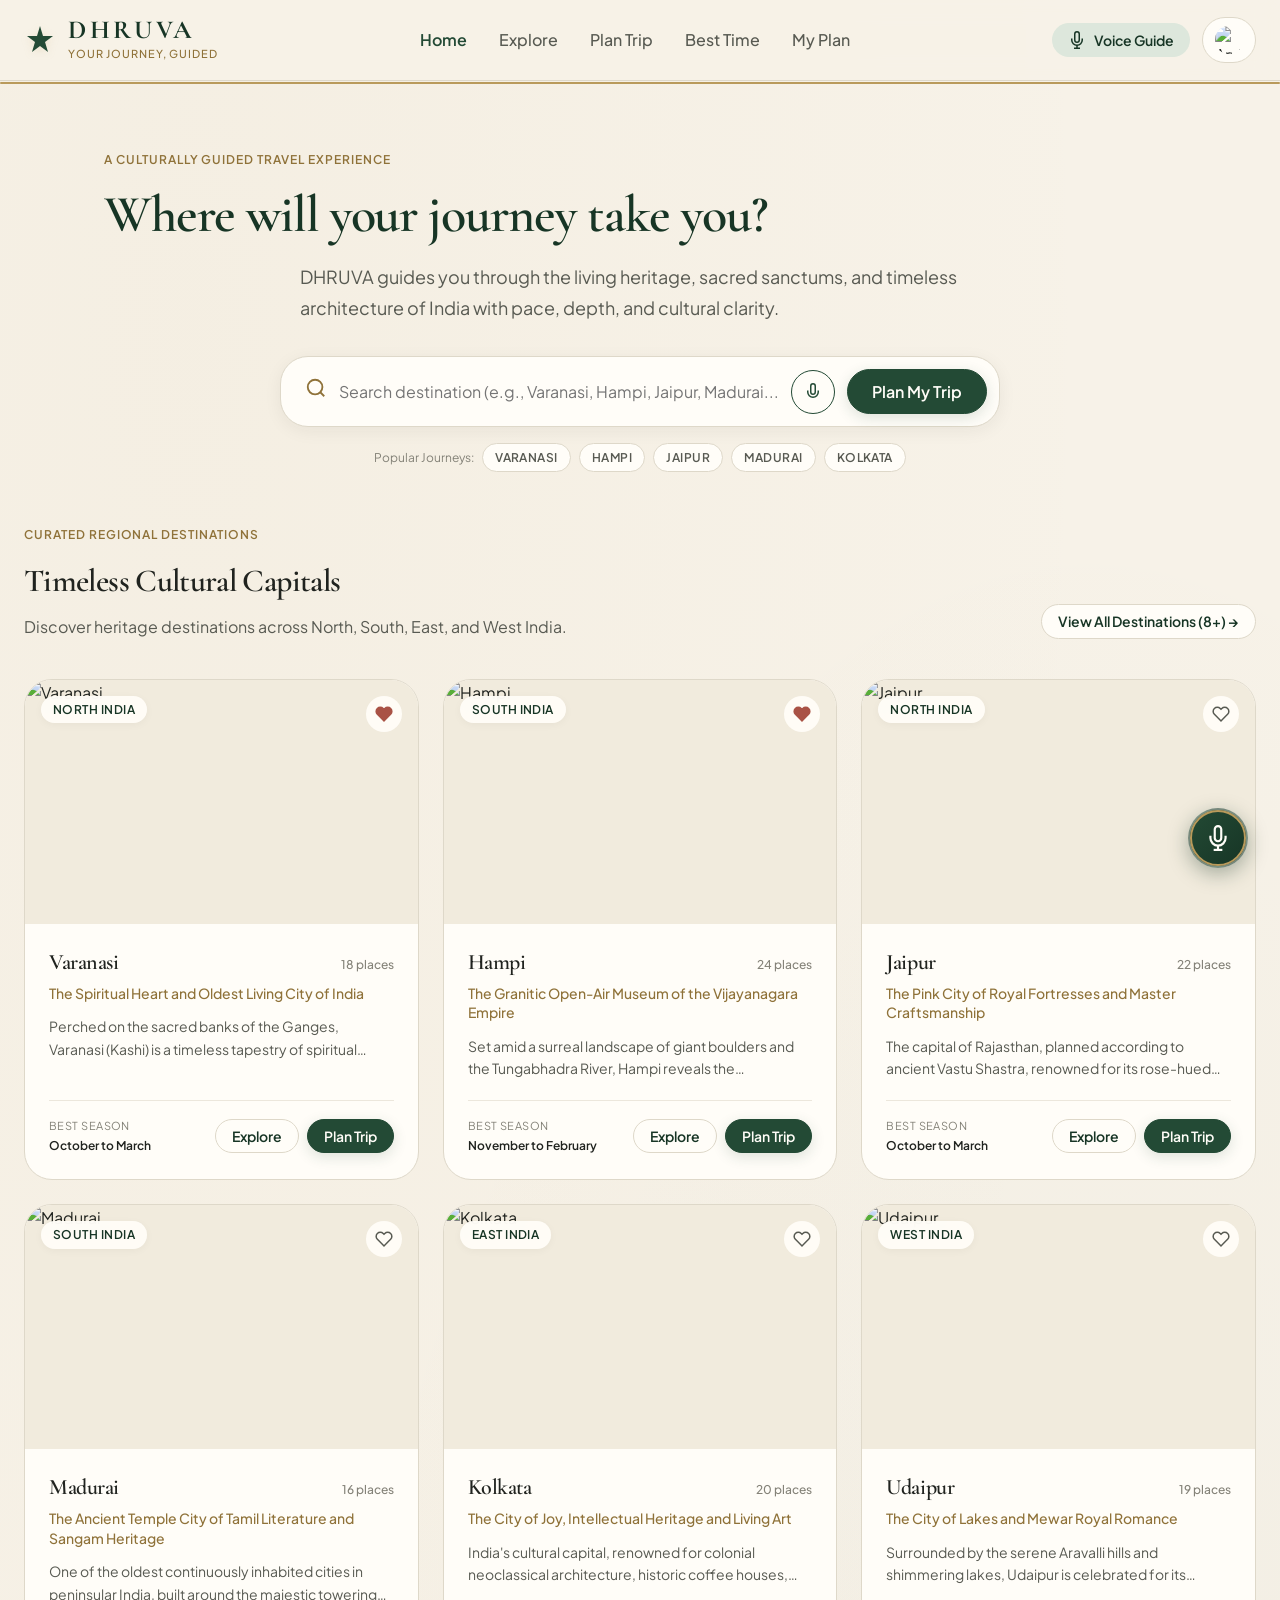
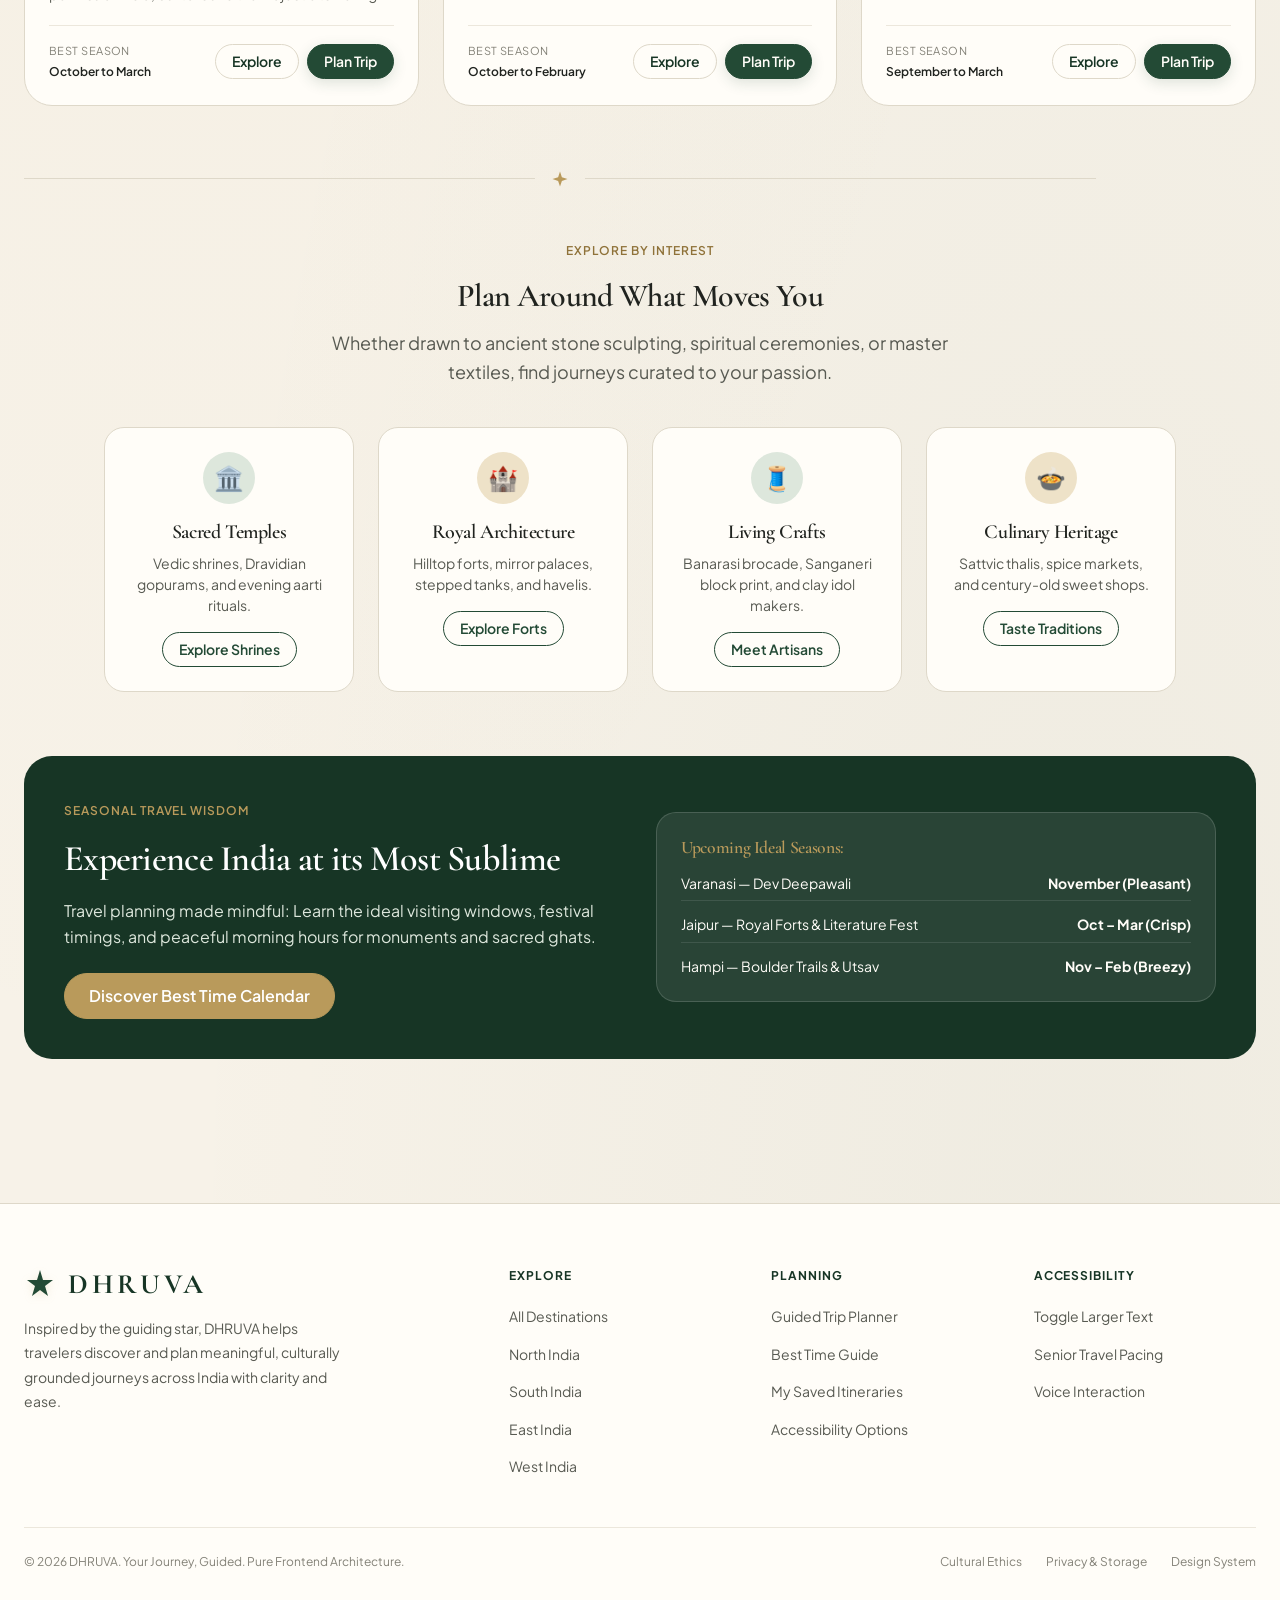
==== commit 03e5dc63: "added voice orb" ====
--- a/index.html
+++ b/index.html
@@ -10,6 +10,7 @@
   <link rel="stylesheet" href="css/variables.css">
   <link rel="stylesheet" href="css/style.css">
   <link rel="stylesheet" href="css/components.css">
+  <link rel="stylesheet" href="css/voice-orb.css">
   <link rel="stylesheet" href="css/responsive.css">
 </head>
 <body>
@@ -306,59 +307,13 @@
     </svg>
   </button>
 
-  <!-- Voice Assistant Simulation Modal -->
-  <div id="voice-assistant-modal" class="modal-overlay" role="dialog" aria-modal="true" aria-labelledby="voice-modal-title">
-    <div class="modal-dialog" style="max-width: 500px; text-align: center;">
-      <div class="modal-header" style="justify-content: center; border-bottom: none; padding-bottom: 0;">
-        <h3 id="voice-modal-title" class="font-serif" style="font-size: 1.5rem; color: var(--color-primary-dark);">
-          DHRUVA Voice Guide
-        </h3>
-        <button class="modal-close-btn" style="position: absolute; right: var(--space-4); top: var(--space-4);" aria-label="Close">
-          <svg width="20" height="20" viewBox="0 0 24 24" fill="none" stroke="currentColor" stroke-width="2"><line x1="18" y1="6" x2="6" y2="18"></line><line x1="6" y1="6" x2="18" y2="18"></line></svg>
-        </button>
-      </div>
-      <div class="modal-body">
-        <p class="voice-status-text lead-text" style="font-size: var(--font-size-sm); color: var(--color-text-secondary);">
-          Listening... Speak your travel destination or cultural interest
-        </p>
-        
-        <!-- Animated Voice Waveform Simulation -->
-        <div class="voice-waveform">
-          <div class="waveform-bar"></div>
-          <div class="waveform-bar"></div>
-          <div class="waveform-bar"></div>
-          <div class="waveform-bar"></div>
-          <div class="waveform-bar"></div>
-        </div>
-
-        <p style="font-size: var(--font-size-xs); color: var(--color-text-muted); margin-bottom: var(--space-4);">
-          Or tap a sample query:
-        </p>
-
-        <div style="display: flex; flex-direction: column; gap: var(--space-2);">
-          <button class="voice-prompt-chip btn btn-secondary btn-sm" data-prompt-text="Plan a 3-day spiritual trip to Varanasi">
-            "Plan a 3-day spiritual trip to Varanasi"
-          </button>
-          <button class="voice-prompt-chip btn btn-secondary btn-sm" data-prompt-text="Explore UNESCO heritage ruins of Hampi">
-            "Explore UNESCO heritage ruins of Hampi"
-          </button>
-          <button class="voice-prompt-chip btn btn-secondary btn-sm" data-prompt-text="Discover royal forts and markets of Jaipur">
-            "Discover royal forts and markets of Jaipur"
-          </button>
-        </div>
-      </div>
-      <div class="modal-footer" style="justify-content: center;">
-        <span style="font-size: var(--font-size-xs); color: var(--color-text-muted);">
-          Microphone interaction ready for future backend voice halo integration.
-        </span>
-      </div>
-    </div>
-  </div>
+
 
   <!-- Scripts -->
   <script src="js/app.js"></script>
   <script src="js/components.js"></script>
   <script src="js/navigation.js"></script>
+  <script src="js/voice-orb.js"></script>
   <script>
     // Home Page Initializer
     document.addEventListener('DOMContentLoaded', async () => {
--- a/css/voice-orb.css
+++ b/css/voice-orb.css
@@ -0,0 +1,333 @@
+/* ==========================================================================
+   DHRUVA - ChatGPT-Style Interactive Voice Orb Assistant Stylesheet
+   ========================================================================== */
+
+/* Fullscreen / Elevated Voice Overlay */
+.voice-orb-overlay {
+  position: fixed;
+  top: 0;
+  left: 0;
+  width: 100vw;
+  height: 100vh;
+  background: radial-gradient(circle at 50% 40%, rgba(23, 53, 37, 0.96) 0%, rgba(13, 29, 20, 0.98) 100%);
+  backdrop-filter: blur(20px);
+  -webkit-backdrop-filter: blur(20px);
+  z-index: var(--z-modal, 9999);
+  display: flex;
+  flex-direction: column;
+  align-items: center;
+  justify-content: space-between;
+  padding: var(--space-8) var(--space-6);
+  opacity: 0;
+  visibility: hidden;
+  transition: opacity 0.35s cubic-bezier(0.4, 0, 0.2, 1), visibility 0.35s ease;
+  color: #FFFDF8;
+}
+
+.voice-orb-overlay.active {
+  opacity: 1;
+  visibility: visible;
+}
+
+/* Header bar inside Voice Overlay */
+.voice-orb-header {
+  width: 100%;
+  max-width: 600px;
+  display: flex;
+  align-items: center;
+  justify-content: space-between;
+  z-index: 10;
+}
+
+.voice-orb-brand {
+  display: flex;
+  align-items: center;
+  gap: var(--space-2);
+}
+
+.voice-orb-brand-star {
+  width: 22px;
+  height: 22px;
+  color: var(--color-accent, #B99A5B);
+  fill: currentColor;
+  animation: star-spin 12s linear infinite;
+}
+
+@keyframes star-spin {
+  0% { transform: rotate(0deg); }
+  100% { transform: rotate(360deg); }
+}
+
+.voice-orb-title {
+  font-family: var(--font-serif, serif);
+  font-size: 1.25rem;
+  letter-spacing: 0.08em;
+  color: #FFFDF8;
+  font-weight: 600;
+}
+
+.voice-orb-close-btn {
+  width: 44px;
+  height: 44px;
+  border-radius: 50%;
+  background: rgba(255, 255, 255, 0.08);
+  border: 1px solid rgba(255, 255, 255, 0.15);
+  color: #FFFDF8;
+  display: flex;
+  align-items: center;
+  justify-content: center;
+  cursor: pointer;
+  transition: all 0.2s ease;
+}
+
+.voice-orb-close-btn:hover {
+  background: rgba(255, 255, 255, 0.18);
+  transform: scale(1.06);
+}
+
+/* Central Orb Stage */
+.voice-orb-stage {
+  position: relative;
+  width: 100%;
+  max-width: 480px;
+  height: 380px;
+  display: flex;
+  flex-direction: column;
+  align-items: center;
+  justify-content: center;
+  margin: auto 0;
+}
+
+.voice-orb-canvas-wrapper {
+  position: relative;
+  width: 300px;
+  height: 300px;
+  display: flex;
+  align-items: center;
+  justify-content: center;
+}
+
+.voice-orb-canvas {
+  width: 100%;
+  height: 100%;
+  border-radius: 50%;
+  filter: drop-shadow(0 0 24px rgba(185, 154, 91, 0.18)) drop-shadow(0 0 48px rgba(35, 74, 53, 0.22));
+  transition: filter 0.5s ease;
+}
+
+/* Soft ambient glow backdrop behind the orb */
+.voice-orb-glow-backdrop {
+  position: absolute;
+  top: 50%;
+  left: 50%;
+  transform: translate(-50%, -50%);
+  width: 250px;
+  height: 250px;
+  border-radius: 50%;
+  background: radial-gradient(circle, rgba(185, 154, 91, 0.15) 0%, rgba(35, 74, 53, 0.10) 55%, transparent 75%);
+  filter: blur(48px);
+  pointer-events: none;
+  animation: orb-breath 5s ease-in-out infinite alternate;
+}
+
+@keyframes orb-breath {
+  0% { transform: translate(-50%, -50%) scale(0.92); opacity: 0.45; }
+  100% { transform: translate(-50%, -50%) scale(1.12); opacity: 0.75; }
+}
+
+/* Status & Live Transcription Display */
+.voice-orb-status-box {
+  margin-top: var(--space-5);
+  text-align: center;
+  max-width: 480px;
+  padding: 0 var(--space-4);
+  z-index: 10;
+}
+
+.voice-orb-state-label {
+  display: inline-flex;
+  align-items: center;
+  gap: 6px;
+  padding: 4px 14px;
+  border-radius: 999px;
+  background: rgba(255, 255, 255, 0.1);
+  border: 1px solid rgba(255, 255, 255, 0.15);
+  font-size: 0.8125rem;
+  letter-spacing: 0.05em;
+  text-transform: uppercase;
+  color: #EEE2C8;
+  margin-bottom: var(--space-2);
+  font-weight: 600;
+}
+
+.voice-orb-pitch-badge {
+  display: inline-flex;
+  align-items: center;
+  gap: 6px;
+  padding: 3px 12px;
+  border-radius: 999px;
+  background: rgba(185, 154, 91, 0.2);
+  border: 1px solid rgba(185, 154, 91, 0.35);
+  font-size: 0.75rem;
+  font-weight: 600;
+  color: #FFFDF8;
+  margin-bottom: var(--space-3);
+  letter-spacing: 0.04em;
+  transition: all 0.15s ease;
+}
+
+.voice-orb-pitch-dot {
+  width: 6px;
+  height: 6px;
+  border-radius: 50%;
+  background-color: #B99A5B;
+  box-shadow: 0 0 8px #B99A5B;
+}
+
+.voice-orb-state-dot {
+  width: 8px;
+  height: 8px;
+  border-radius: 50%;
+  background-color: #47714D;
+}
+
+.voice-orb-overlay.listening .voice-orb-state-dot {
+  background-color: #B99A5B;
+  box-shadow: 0 0 10px #B99A5B;
+  animation: dot-pulse 1s infinite alternate;
+}
+
+.voice-orb-overlay.speaking .voice-orb-state-dot {
+  background-color: #47714D;
+  box-shadow: 0 0 10px #47714D;
+  animation: dot-pulse 0.8s infinite alternate;
+}
+
+@keyframes dot-pulse {
+  0% { opacity: 0.4; transform: scale(0.8); }
+  100% { opacity: 1; transform: scale(1.3); }
+}
+
+.voice-orb-transcript {
+  font-size: 1.125rem;
+  font-weight: 500;
+  line-height: 1.5;
+  color: #FFFDF8;
+  min-height: 54px;
+  display: -webkit-box;
+  -webkit-line-clamp: 2;
+  -webkit-box-orient: vertical;
+  overflow: hidden;
+  transition: all 0.2s ease;
+}
+
+.voice-orb-response {
+  font-family: var(--font-serif, serif);
+  font-size: 1.25rem;
+  color: #EEE2C8;
+  margin-top: var(--space-2);
+  line-height: 1.4;
+  min-height: 36px;
+}
+
+/* Interactive Suggestions */
+.voice-orb-suggestions {
+  display: flex;
+  flex-wrap: wrap;
+  justify-content: center;
+  gap: var(--space-2);
+  max-width: 540px;
+  margin-top: var(--space-3);
+  z-index: 10;
+}
+
+.voice-orb-suggestion-pill {
+  background: rgba(255, 255, 255, 0.07);
+  border: 1px solid rgba(255, 255, 255, 0.12);
+  color: #DDE7DC;
+  padding: 6px 14px;
+  border-radius: 999px;
+  font-size: 0.8125rem;
+  cursor: pointer;
+  transition: all 0.2s ease;
+}
+
+.voice-orb-suggestion-pill:hover {
+  background: rgba(185, 154, 91, 0.25);
+  border-color: #B99A5B;
+  color: #FFFDF8;
+  transform: translateY(-2px);
+}
+
+/* Control Bar at Bottom */
+.voice-orb-controls {
+  width: 100%;
+  max-width: 400px;
+  display: flex;
+  align-items: center;
+  justify-content: center;
+  gap: var(--space-6);
+  z-index: 10;
+  padding-bottom: var(--space-4);
+}
+
+.voice-orb-action-btn {
+  width: 58px;
+  height: 58px;
+  border-radius: 50%;
+  display: flex;
+  align-items: center;
+  justify-content: center;
+  border: none;
+  cursor: pointer;
+  transition: all 0.25s cubic-bezier(0.4, 0, 0.2, 1);
+  color: #FFFDF8;
+}
+
+.voice-orb-action-btn.btn-mic {
+  width: 72px;
+  height: 72px;
+  background: linear-gradient(135deg, #B99A5B 0%, #8F7239 100%);
+  box-shadow: 0 0 25px rgba(185, 154, 91, 0.4);
+}
+
+.voice-orb-action-btn.btn-mic:hover {
+  transform: scale(1.08);
+  box-shadow: 0 0 35px rgba(185, 154, 91, 0.6);
+}
+
+.voice-orb-action-btn.btn-mic.muted {
+  background: #A95245;
+  box-shadow: 0 0 20px rgba(169, 82, 69, 0.4);
+}
+
+.voice-orb-action-btn.btn-secondary-action {
+  background: rgba(255, 255, 255, 0.1);
+  border: 1px solid rgba(255, 255, 255, 0.15);
+}
+
+.voice-orb-action-btn.btn-secondary-action:hover {
+  background: rgba(255, 255, 255, 0.2);
+  transform: scale(1.06);
+}
+
+/* Mic Permission Banner */
+.voice-orb-perm-warning {
+  position: absolute;
+  top: 70px;
+  left: 50%;
+  transform: translateX(-50%);
+  background: rgba(169, 82, 69, 0.9);
+  color: #FFF;
+  padding: 8px 16px;
+  border-radius: 999px;
+  font-size: 0.8125rem;
+  display: none;
+  align-items: center;
+  gap: 8px;
+  z-index: 20;
+}
+
+.voice-orb-perm-warning.show {
+  display: flex;
+}
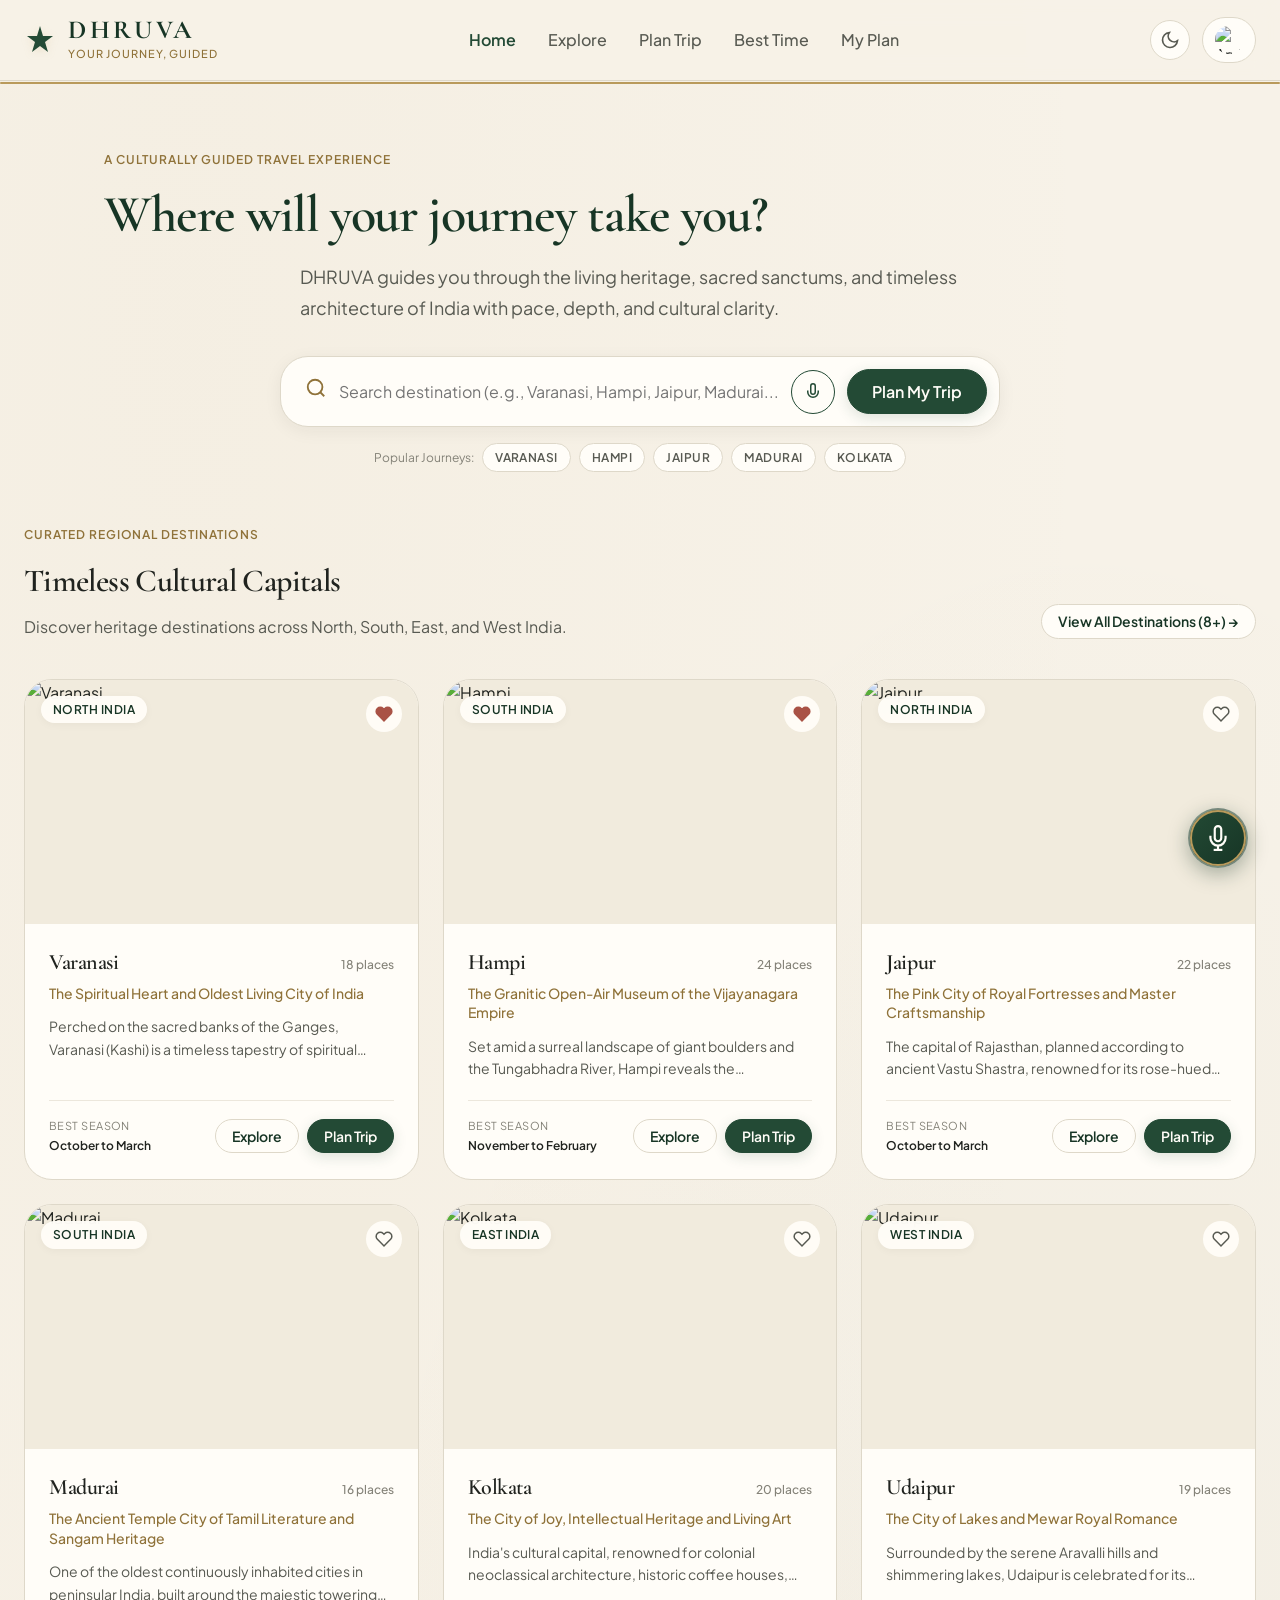
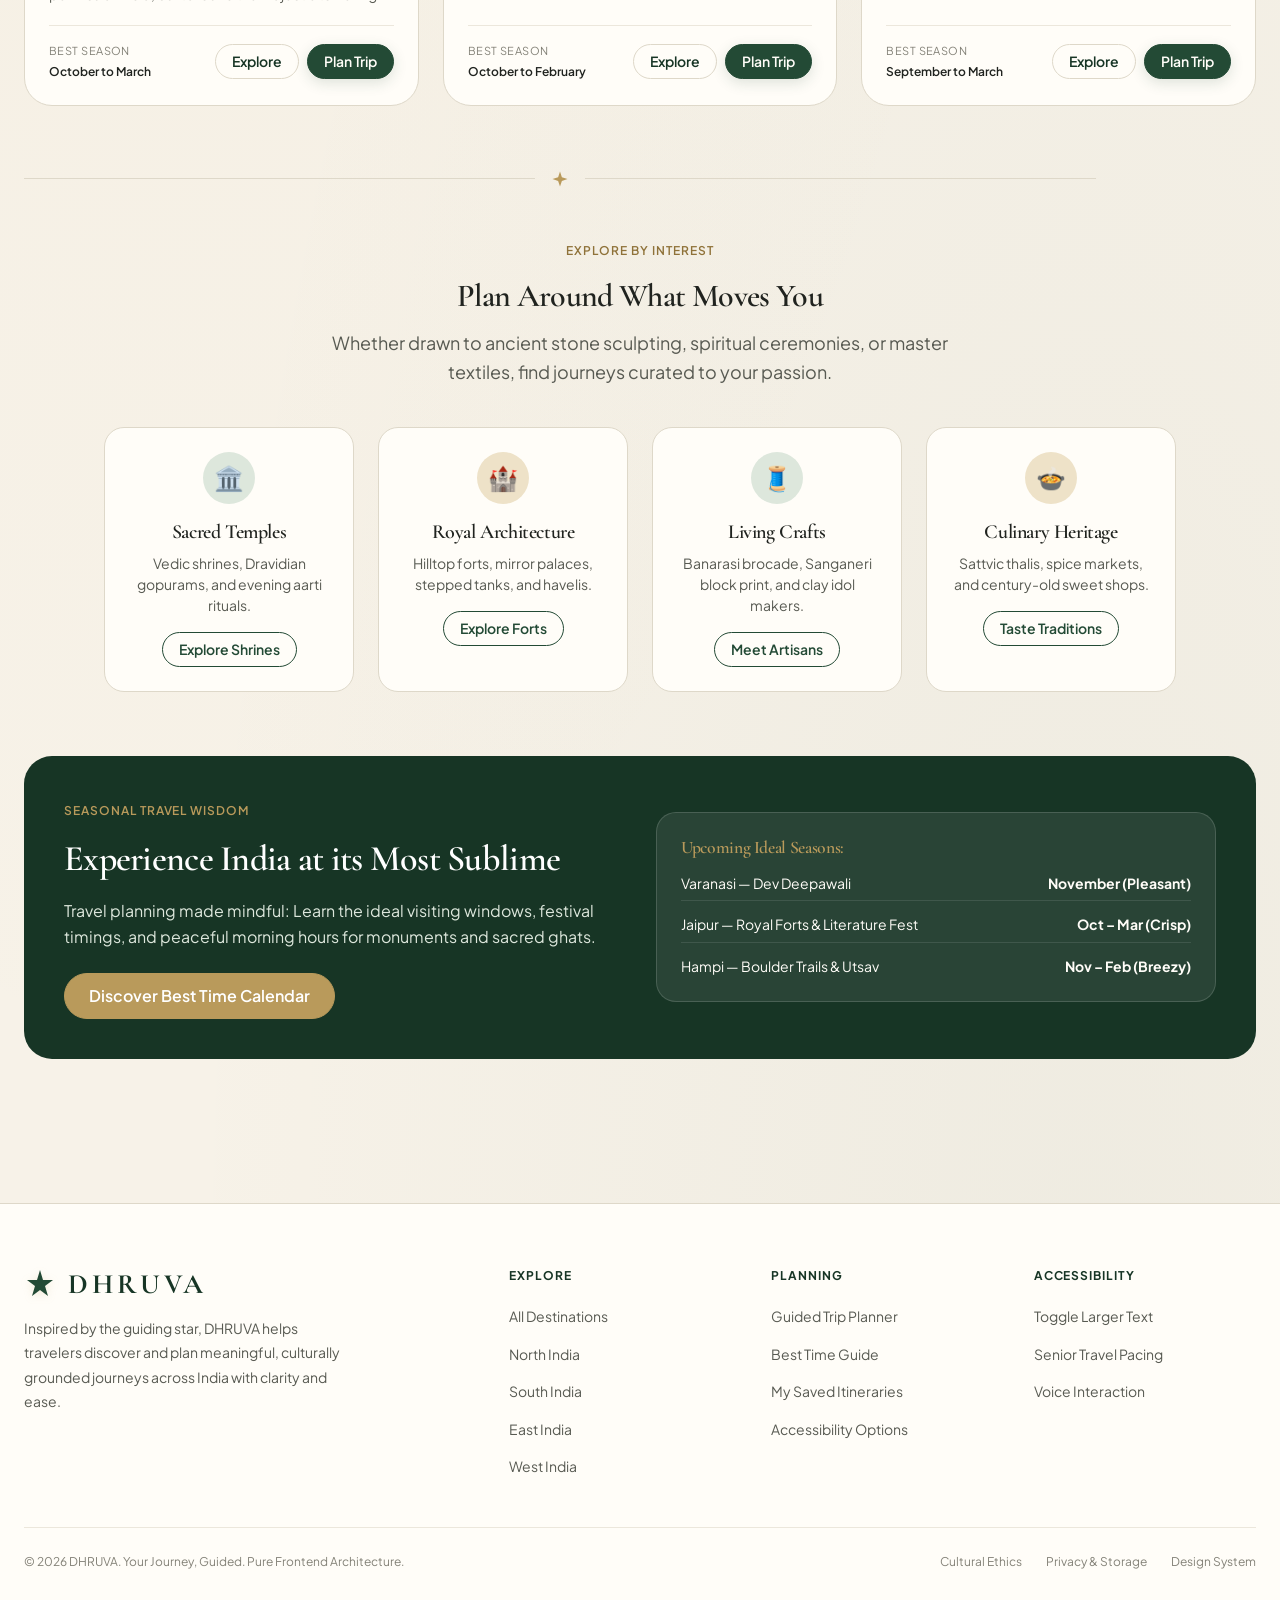
==== commit 2e827324: "feat: implement interactive voice assistant orb and add global theme toggle functionality" ====
--- a/index.html
+++ b/index.html
@@ -39,14 +39,21 @@
       </nav>
 
       <div class="nav-actions">
-        <button class="nav-voice-btn" data-action="open-voice" aria-label="Activate Voice Assistant">
-          <svg width="18" height="18" viewBox="0 0 24 24" fill="none" stroke="currentColor" stroke-width="2">
-            <path d="M12 1a3 3 0 0 0-3 3v8a3 3 0 0 0 6 0V4a3 3 0 0 0-3-3z"></path>
-            <path d="M19 10v2a7 7 0 0 1-14 0v-2"></path>
-            <line x1="12" y1="19" x2="12" y2="23"></line>
-            <line x1="8" y1="23" x2="16" y2="23"></line>
+        <button class="theme-toggle-btn" data-action="toggle-theme" aria-label="Toggle Dark / Light Mode" title="Toggle Dark / Light Mode">
+          <svg class="theme-icon-sun" width="20" height="20" viewBox="0 0 24 24" fill="none" stroke="currentColor" stroke-width="2">
+            <circle cx="12" cy="12" r="5"></circle>
+            <line x1="12" y1="1" x2="12" y2="3"></line>
+            <line x1="12" y1="21" x2="12" y2="23"></line>
+            <line x1="4.22" y1="4.22" x2="5.64" y2="5.64"></line>
+            <line x1="18.36" y1="18.36" x2="19.78" y2="19.78"></line>
+            <line x1="1" y1="12" x2="3" y2="12"></line>
+            <line x1="21" y1="12" x2="23" y2="12"></line>
+            <line x1="4.22" y1="19.78" x2="5.64" y2="18.36"></line>
+            <line x1="18.36" y1="5.64" x2="19.78" y2="4.22"></line>
           </svg>
-          <span>Voice Guide</span>
+          <svg class="theme-icon-moon" width="20" height="20" viewBox="0 0 24 24" fill="none" stroke="currentColor" stroke-width="2">
+            <path d="M21 12.79A9 9 0 1 1 11.21 3 7 7 0 0 0 21 12.79z"></path>
+          </svg>
         </button>
 
         <a href="pages/profile.html" class="nav-profile-btn" aria-label="Traveler Profile">
--- a/css/variables.css
+++ b/css/variables.css
@@ -116,6 +116,42 @@
   --z-toast: 500;
 }
 
+/* --- DHRUVA Dark Theme (Sacred Grove & Celestial Night) --- */
+:root.dark-theme,
+html.dark-theme,
+body.dark-theme,
+[data-theme="dark"] {
+  --color-bg: #101713;
+  --color-surface: #16211A;
+  --color-surface-soft: #1D2A22;
+  --color-surface-elevated: #24342A;
+
+  --color-primary: #5BA87E;
+  --color-primary-dark: #9CD1B2;
+  --color-primary-soft: #1E3326;
+  --color-primary-muted: #659C7D;
+  --color-primary-glow: rgba(82, 139, 106, 0.25);
+
+  --color-text: #F7F3EB;
+  --color-text-secondary: #C4C0B6;
+  --color-text-muted: #8E8A80;
+  --color-text-inverse: #101713;
+
+  --color-border: #2B3D31;
+  --color-border-light: #202F25;
+  --color-border-focus: #528B6A;
+
+  --color-accent: #D6B579;
+  --color-accent-soft: #2F2818;
+  --color-accent-dark: #EAD09D;
+  --color-accent-glow: rgba(214, 181, 121, 0.25);
+
+  --shadow-subtle: 0 2px 10px rgba(0, 0, 0, 0.28);
+  --shadow-card: 0 6px 22px rgba(0, 0, 0, 0.38);
+  --shadow-hover: 0 12px 32px rgba(0, 0, 0, 0.50);
+  --shadow-modal: 0 24px 60px rgba(0, 0, 0, 0.65);
+}
+
 /* Accessibility: User Font Scale Preference Support */
 body.text-scale-large {
   --font-size-base: 1.125rem;
@@ -137,3 +173,13 @@
   --color-border: #8E897A;
   --color-primary: #122A1E;
 }
+
+body.dark-theme.high-contrast {
+  --color-bg: #0A0F0C;
+  --color-surface: #101713;
+  --color-surface-soft: #17221B;
+  --color-text: #FFFFFF;
+  --color-text-secondary: #E0DDD5;
+  --color-border: #506657;
+  --color-primary: #6EAB88;
+}
--- a/css/style.css
+++ b/css/style.css
@@ -31,6 +31,12 @@
   flex-direction: column;
   -webkit-font-smoothing: antialiased;
   -moz-osx-font-smoothing: grayscale;
+}
+
+body.dark-theme {
+  background-image: 
+    radial-gradient(ellipse at 15% 10%, rgba(214, 181, 121, 0.06) 0%, transparent 60%),
+    radial-gradient(ellipse at 85% 90%, rgba(91, 168, 126, 0.07) 0%, transparent 60%);
 }
 
 img {
@@ -281,23 +287,51 @@
   gap: var(--space-3);
 }
 
-.nav-voice-btn {
-  display: inline-flex;
-  align-items: center;
-  gap: var(--space-2);
-  padding: var(--space-2) var(--space-4);
-  background-color: var(--color-primary-soft);
-  color: var(--color-primary-dark);
-  border-radius: var(--radius-pill);
-  font-size: var(--font-size-sm);
-  font-weight: var(--font-weight-semibold);
+.theme-toggle-btn {
+  display: flex;
+  align-items: center;
+  justify-content: center;
+  width: 40px;
+  height: 40px;
+  border-radius: var(--radius-circle);
+  border: 1px solid var(--color-border);
+  background-color: var(--color-surface);
+  color: var(--color-text-secondary);
   transition: all var(--transition-fast);
-}
-
-.nav-voice-btn:hover {
-  background-color: var(--color-primary);
-  color: var(--color-text-inverse);
-  box-shadow: 0 2px 10px var(--color-primary-glow);
+  cursor: pointer;
+}
+
+.theme-toggle-btn:hover {
+  border-color: var(--color-primary);
+  color: var(--color-primary);
+  background-color: var(--color-surface-soft);
+  transform: rotate(12deg);
+}
+
+.theme-icon-sun {
+  display: none;
+}
+
+.theme-icon-moon {
+  display: block;
+}
+
+body.dark-theme .theme-icon-sun {
+  display: block;
+  color: var(--color-accent);
+}
+
+body.dark-theme .theme-icon-moon {
+  display: none;
+}
+
+body.dark-theme .site-header {
+  background-color: rgba(16, 23, 19, 0.88);
+}
+
+body.dark-theme .site-header.scrolled {
+  background-color: rgba(22, 33, 26, 0.96);
+  box-shadow: 0 4px 20px rgba(0, 0, 0, 0.4);
 }
 
 .nav-profile-btn {
--- a/css/components.css
+++ b/css/components.css
@@ -124,6 +124,11 @@
   color: var(--color-info);
 }
 
+body.dark-theme .badge-season {
+  background-color: #172D36;
+  color: #79B8D6;
+}
+
 /* --- Destination Cards --- */
 .card-destination {
   background-color: var(--color-surface);
@@ -200,6 +205,18 @@
   color: var(--color-error);
 }
 
+body.dark-theme .card-destination-region,
+body.dark-theme .card-destination-save-btn,
+body.dark-theme .card-place-category {
+  background-color: rgba(22, 33, 26, 0.90);
+  color: var(--color-text);
+  border: 1px solid var(--color-border);
+}
+
+body.dark-theme .card-destination-save-btn:hover {
+  background-color: var(--color-surface-elevated);
+}
+
 .card-destination-body {
   padding: var(--space-6);
   display: flex;
@@ -590,6 +607,12 @@
   font-size: var(--font-size-xs);
   color: var(--color-text-muted);
   margin-top: var(--space-3);
+}
+
+body.dark-theme .timeline-transition-pill {
+  background-color: rgba(32, 47, 37, 0.6);
+  color: var(--color-text-muted);
+  border: 1px solid var(--color-border-light);
 }
 
 /* --- Modals & Overlays --- */
--- a/css/voice-orb.css
+++ b/css/voice-orb.css
@@ -1,53 +1,68 @@
 /* ==========================================================================
-   DHRUVA - ChatGPT-Style Interactive Voice Orb Assistant Stylesheet
+   DHRUVA - Floating Corner ChatGPT-Style Voice Orb Assistant Stylesheet
    ========================================================================== */
 
-/* Fullscreen / Elevated Voice Overlay */
+/* Floating Bottom-Right Corner Panel */
 .voice-orb-overlay {
   position: fixed;
-  top: 0;
-  left: 0;
-  width: 100vw;
-  height: 100vh;
-  background: radial-gradient(circle at 50% 40%, rgba(23, 53, 37, 0.96) 0%, rgba(13, 29, 20, 0.98) 100%);
-  backdrop-filter: blur(20px);
-  -webkit-backdrop-filter: blur(20px);
-  z-index: var(--z-modal, 9999);
+  bottom: 24px;
+  right: 24px;
+  top: auto;
+  left: auto;
+  width: 375px;
+  max-width: calc(100vw - 32px);
+  max-height: calc(100vh - 48px);
+  background: radial-gradient(circle at 50% 20%, rgba(27, 60, 42, 0.97) 0%, rgba(13, 29, 20, 0.98) 100%);
+  backdrop-filter: blur(24px);
+  -webkit-backdrop-filter: blur(24px);
+  border: 1px solid rgba(222, 216, 201, 0.22);
+  border-radius: var(--radius-xl, 24px);
+  box-shadow: 0 20px 50px rgba(0, 0, 0, 0.45), 0 0 0 1px rgba(255, 255, 255, 0.05);
+  z-index: var(--z-floating, 9999);
   display: flex;
   flex-direction: column;
   align-items: center;
-  justify-content: space-between;
-  padding: var(--space-8) var(--space-6);
+  padding: var(--space-4) var(--space-5);
   opacity: 0;
   visibility: hidden;
-  transition: opacity 0.35s cubic-bezier(0.4, 0, 0.2, 1), visibility 0.35s ease;
-  color: #FFFDF8;
+  transform: translateY(24px) scale(0.92);
+  transform-origin: bottom right;
+  transition: all 0.35s cubic-bezier(0.34, 1.3, 0.64, 1);
+  color: #FFFDF8;
+  overflow-y: auto;
+  scrollbar-width: none;
+}
+
+.voice-orb-overlay::-webkit-scrollbar {
+  display: none;
 }
 
 .voice-orb-overlay.active {
   opacity: 1;
   visibility: visible;
+  transform: translateY(0) scale(1);
 }
 
 /* Header bar inside Voice Overlay */
 .voice-orb-header {
   width: 100%;
-  max-width: 600px;
   display: flex;
   align-items: center;
   justify-content: space-between;
+  padding-bottom: var(--space-2);
+  border-bottom: 1px solid rgba(255, 255, 255, 0.08);
   z-index: 10;
 }
 
 .voice-orb-brand {
   display: flex;
   align-items: center;
-  gap: var(--space-2);
+  gap: 8px;
 }
 
 .voice-orb-brand-star {
-  width: 22px;
-  height: 22px;
+  width: 18px;
+  height: 18px;
   color: var(--color-accent, #B99A5B);
   fill: currentColor;
   animation: star-spin 12s linear infinite;
@@ -60,18 +75,18 @@
 
 .voice-orb-title {
   font-family: var(--font-serif, serif);
-  font-size: 1.25rem;
-  letter-spacing: 0.08em;
+  font-size: 1.05rem;
+  letter-spacing: 0.06em;
   color: #FFFDF8;
   font-weight: 600;
 }
 
 .voice-orb-close-btn {
-  width: 44px;
-  height: 44px;
+  width: 34px;
+  height: 34px;
   border-radius: 50%;
   background: rgba(255, 255, 255, 0.08);
-  border: 1px solid rgba(255, 255, 255, 0.15);
+  border: 1px solid rgba(255, 255, 255, 0.12);
   color: #FFFDF8;
   display: flex;
   align-items: center;
@@ -81,27 +96,25 @@
 }
 
 .voice-orb-close-btn:hover {
-  background: rgba(255, 255, 255, 0.18);
-  transform: scale(1.06);
-}
-
-/* Central Orb Stage */
+  background: rgba(255, 255, 255, 0.2);
+  transform: scale(1.08);
+}
+
+/* Central Orb Stage (Compact for Corner Widget) */
 .voice-orb-stage {
   position: relative;
   width: 100%;
-  max-width: 480px;
-  height: 380px;
   display: flex;
   flex-direction: column;
   align-items: center;
   justify-content: center;
-  margin: auto 0;
+  margin: var(--space-3) 0;
 }
 
 .voice-orb-canvas-wrapper {
   position: relative;
-  width: 300px;
-  height: 300px;
+  width: 190px;
+  height: 190px;
   display: flex;
   align-items: center;
   justify-content: center;
@@ -111,8 +124,7 @@
   width: 100%;
   height: 100%;
   border-radius: 50%;
-  filter: drop-shadow(0 0 24px rgba(185, 154, 91, 0.18)) drop-shadow(0 0 48px rgba(35, 74, 53, 0.22));
-  transition: filter 0.5s ease;
+  filter: drop-shadow(0 0 16px rgba(185, 154, 91, 0.16)) drop-shadow(0 0 32px rgba(35, 74, 53, 0.18));
 }
 
 /* Soft ambient glow backdrop behind the orb */
@@ -121,85 +133,84 @@
   top: 50%;
   left: 50%;
   transform: translate(-50%, -50%);
-  width: 250px;
-  height: 250px;
-  border-radius: 50%;
-  background: radial-gradient(circle, rgba(185, 154, 91, 0.15) 0%, rgba(35, 74, 53, 0.10) 55%, transparent 75%);
-  filter: blur(48px);
+  width: 160px;
+  height: 160px;
+  border-radius: 50%;
+  background: radial-gradient(circle, rgba(185, 154, 91, 0.12) 0%, rgba(35, 74, 53, 0.08) 55%, transparent 75%);
+  filter: blur(36px);
   pointer-events: none;
   animation: orb-breath 5s ease-in-out infinite alternate;
 }
 
 @keyframes orb-breath {
-  0% { transform: translate(-50%, -50%) scale(0.92); opacity: 0.45; }
-  100% { transform: translate(-50%, -50%) scale(1.12); opacity: 0.75; }
+  0% { transform: translate(-50%, -50%) scale(0.92); opacity: 0.4; }
+  100% { transform: translate(-50%, -50%) scale(1.1); opacity: 0.7; }
 }
 
 /* Status & Live Transcription Display */
 .voice-orb-status-box {
-  margin-top: var(--space-5);
+  margin-top: var(--space-2);
   text-align: center;
-  max-width: 480px;
-  padding: 0 var(--space-4);
+  width: 100%;
   z-index: 10;
 }
 
 .voice-orb-state-label {
-  display: inline-flex;
-  align-items: center;
-  gap: 6px;
-  padding: 4px 14px;
-  border-radius: 999px;
-  background: rgba(255, 255, 255, 0.1);
-  border: 1px solid rgba(255, 255, 255, 0.15);
-  font-size: 0.8125rem;
-  letter-spacing: 0.05em;
-  text-transform: uppercase;
-  color: #EEE2C8;
-  margin-bottom: var(--space-2);
-  font-weight: 600;
-}
-
-.voice-orb-pitch-badge {
   display: inline-flex;
   align-items: center;
   gap: 6px;
   padding: 3px 12px;
   border-radius: 999px;
-  background: rgba(185, 154, 91, 0.2);
-  border: 1px solid rgba(185, 154, 91, 0.35);
+  background: rgba(255, 255, 255, 0.08);
+  border: 1px solid rgba(255, 255, 255, 0.12);
   font-size: 0.75rem;
+  letter-spacing: 0.04em;
+  text-transform: uppercase;
+  color: #EEE2C8;
+  margin-bottom: 4px;
   font-weight: 600;
-  color: #FFFDF8;
-  margin-bottom: var(--space-3);
-  letter-spacing: 0.04em;
+}
+
+.voice-orb-pitch-badge {
+  display: inline-flex;
+  align-items: center;
+  gap: 5px;
+  padding: 2px 10px;
+  border-radius: 999px;
+  background: rgba(185, 154, 91, 0.18);
+  border: 1px solid rgba(185, 154, 91, 0.3);
+  font-size: 0.6875rem;
+  font-weight: 600;
+  color: #FFFDF8;
+  margin-bottom: var(--space-2);
+  letter-spacing: 0.03em;
   transition: all 0.15s ease;
 }
 
 .voice-orb-pitch-dot {
-  width: 6px;
-  height: 6px;
-  border-radius: 50%;
+  width: 5px;
+  height: 5px;
+  border-radius: 50%;
+  background-color: #B99A5B;
+  box-shadow: 0 0 6px #B99A5B;
+}
+
+.voice-orb-state-dot {
+  width: 7px;
+  height: 7px;
+  border-radius: 50%;
+  background-color: #47714D;
+}
+
+.voice-orb-overlay.listening .voice-orb-state-dot {
   background-color: #B99A5B;
   box-shadow: 0 0 8px #B99A5B;
-}
-
-.voice-orb-state-dot {
-  width: 8px;
-  height: 8px;
-  border-radius: 50%;
-  background-color: #47714D;
-}
-
-.voice-orb-overlay.listening .voice-orb-state-dot {
-  background-color: #B99A5B;
-  box-shadow: 0 0 10px #B99A5B;
   animation: dot-pulse 1s infinite alternate;
 }
 
 .voice-orb-overlay.speaking .voice-orb-state-dot {
   background-color: #47714D;
-  box-shadow: 0 0 10px #47714D;
+  box-shadow: 0 0 8px #47714D;
   animation: dot-pulse 0.8s infinite alternate;
 }
 
@@ -209,25 +220,24 @@
 }
 
 .voice-orb-transcript {
-  font-size: 1.125rem;
+  font-size: 0.9375rem;
   font-weight: 500;
-  line-height: 1.5;
-  color: #FFFDF8;
-  min-height: 54px;
+  line-height: 1.4;
+  color: #FFFDF8;
+  min-height: 40px;
   display: -webkit-box;
   -webkit-line-clamp: 2;
   -webkit-box-orient: vertical;
   overflow: hidden;
-  transition: all 0.2s ease;
+  margin-bottom: 2px;
 }
 
 .voice-orb-response {
   font-family: var(--font-serif, serif);
-  font-size: 1.25rem;
+  font-size: 1rem;
   color: #EEE2C8;
-  margin-top: var(--space-2);
-  line-height: 1.4;
-  min-height: 36px;
+  line-height: 1.35;
+  min-height: 28px;
 }
 
 /* Interactive Suggestions */
@@ -235,99 +245,113 @@
   display: flex;
   flex-wrap: wrap;
   justify-content: center;
-  gap: var(--space-2);
-  max-width: 540px;
-  margin-top: var(--space-3);
+  gap: 6px;
+  width: 100%;
+  margin-top: var(--space-2);
   z-index: 10;
 }
 
 .voice-orb-suggestion-pill {
-  background: rgba(255, 255, 255, 0.07);
-  border: 1px solid rgba(255, 255, 255, 0.12);
+  background: rgba(255, 255, 255, 0.06);
+  border: 1px solid rgba(255, 255, 255, 0.1);
   color: #DDE7DC;
-  padding: 6px 14px;
+  padding: 4px 10px;
   border-radius: 999px;
-  font-size: 0.8125rem;
+  font-size: 0.75rem;
   cursor: pointer;
   transition: all 0.2s ease;
+  white-space: nowrap;
 }
 
 .voice-orb-suggestion-pill:hover {
-  background: rgba(185, 154, 91, 0.25);
+  background: rgba(185, 154, 91, 0.22);
   border-color: #B99A5B;
   color: #FFFDF8;
-  transform: translateY(-2px);
+  transform: translateY(-1px);
 }
 
 /* Control Bar at Bottom */
 .voice-orb-controls {
   width: 100%;
-  max-width: 400px;
-  display: flex;
-  align-items: center;
-  justify-content: center;
-  gap: var(--space-6);
+  display: flex;
+  align-items: center;
+  justify-content: center;
+  gap: var(--space-4);
   z-index: 10;
-  padding-bottom: var(--space-4);
+  margin-top: var(--space-3);
+  padding-top: var(--space-2);
+  border-top: 1px solid rgba(255, 255, 255, 0.08);
 }
 
 .voice-orb-action-btn {
-  width: 58px;
-  height: 58px;
+  width: 42px;
+  height: 42px;
   border-radius: 50%;
   display: flex;
   align-items: center;
   justify-content: center;
   border: none;
   cursor: pointer;
-  transition: all 0.25s cubic-bezier(0.4, 0, 0.2, 1);
+  transition: all 0.2s cubic-bezier(0.4, 0, 0.2, 1);
   color: #FFFDF8;
 }
 
 .voice-orb-action-btn.btn-mic {
-  width: 72px;
-  height: 72px;
+  width: 54px;
+  height: 54px;
   background: linear-gradient(135deg, #B99A5B 0%, #8F7239 100%);
-  box-shadow: 0 0 25px rgba(185, 154, 91, 0.4);
+  box-shadow: 0 0 18px rgba(185, 154, 91, 0.35);
 }
 
 .voice-orb-action-btn.btn-mic:hover {
   transform: scale(1.08);
-  box-shadow: 0 0 35px rgba(185, 154, 91, 0.6);
+  box-shadow: 0 0 26px rgba(185, 154, 91, 0.5);
 }
 
 .voice-orb-action-btn.btn-mic.muted {
   background: #A95245;
-  box-shadow: 0 0 20px rgba(169, 82, 69, 0.4);
+  box-shadow: 0 0 16px rgba(169, 82, 69, 0.35);
 }
 
 .voice-orb-action-btn.btn-secondary-action {
-  background: rgba(255, 255, 255, 0.1);
-  border: 1px solid rgba(255, 255, 255, 0.15);
+  background: rgba(255, 255, 255, 0.08);
+  border: 1px solid rgba(255, 255, 255, 0.12);
 }
 
 .voice-orb-action-btn.btn-secondary-action:hover {
-  background: rgba(255, 255, 255, 0.2);
+  background: rgba(255, 255, 255, 0.16);
   transform: scale(1.06);
 }
 
 /* Mic Permission Banner */
 .voice-orb-perm-warning {
   position: absolute;
-  top: 70px;
+  top: 50px;
   left: 50%;
   transform: translateX(-50%);
-  background: rgba(169, 82, 69, 0.9);
+  background: rgba(169, 82, 69, 0.95);
   color: #FFF;
-  padding: 8px 16px;
+  padding: 6px 12px;
   border-radius: 999px;
-  font-size: 0.8125rem;
+  font-size: 0.75rem;
   display: none;
   align-items: center;
-  gap: 8px;
+  gap: 6px;
   z-index: 20;
+  width: 90%;
+  text-align: center;
 }
 
 .voice-orb-perm-warning.show {
   display: flex;
 }
+
+@media (max-width: 480px) {
+  .voice-orb-overlay {
+    bottom: 12px;
+    right: 12px;
+    left: 12px;
+    width: auto;
+    max-width: none;
+  }
+}
